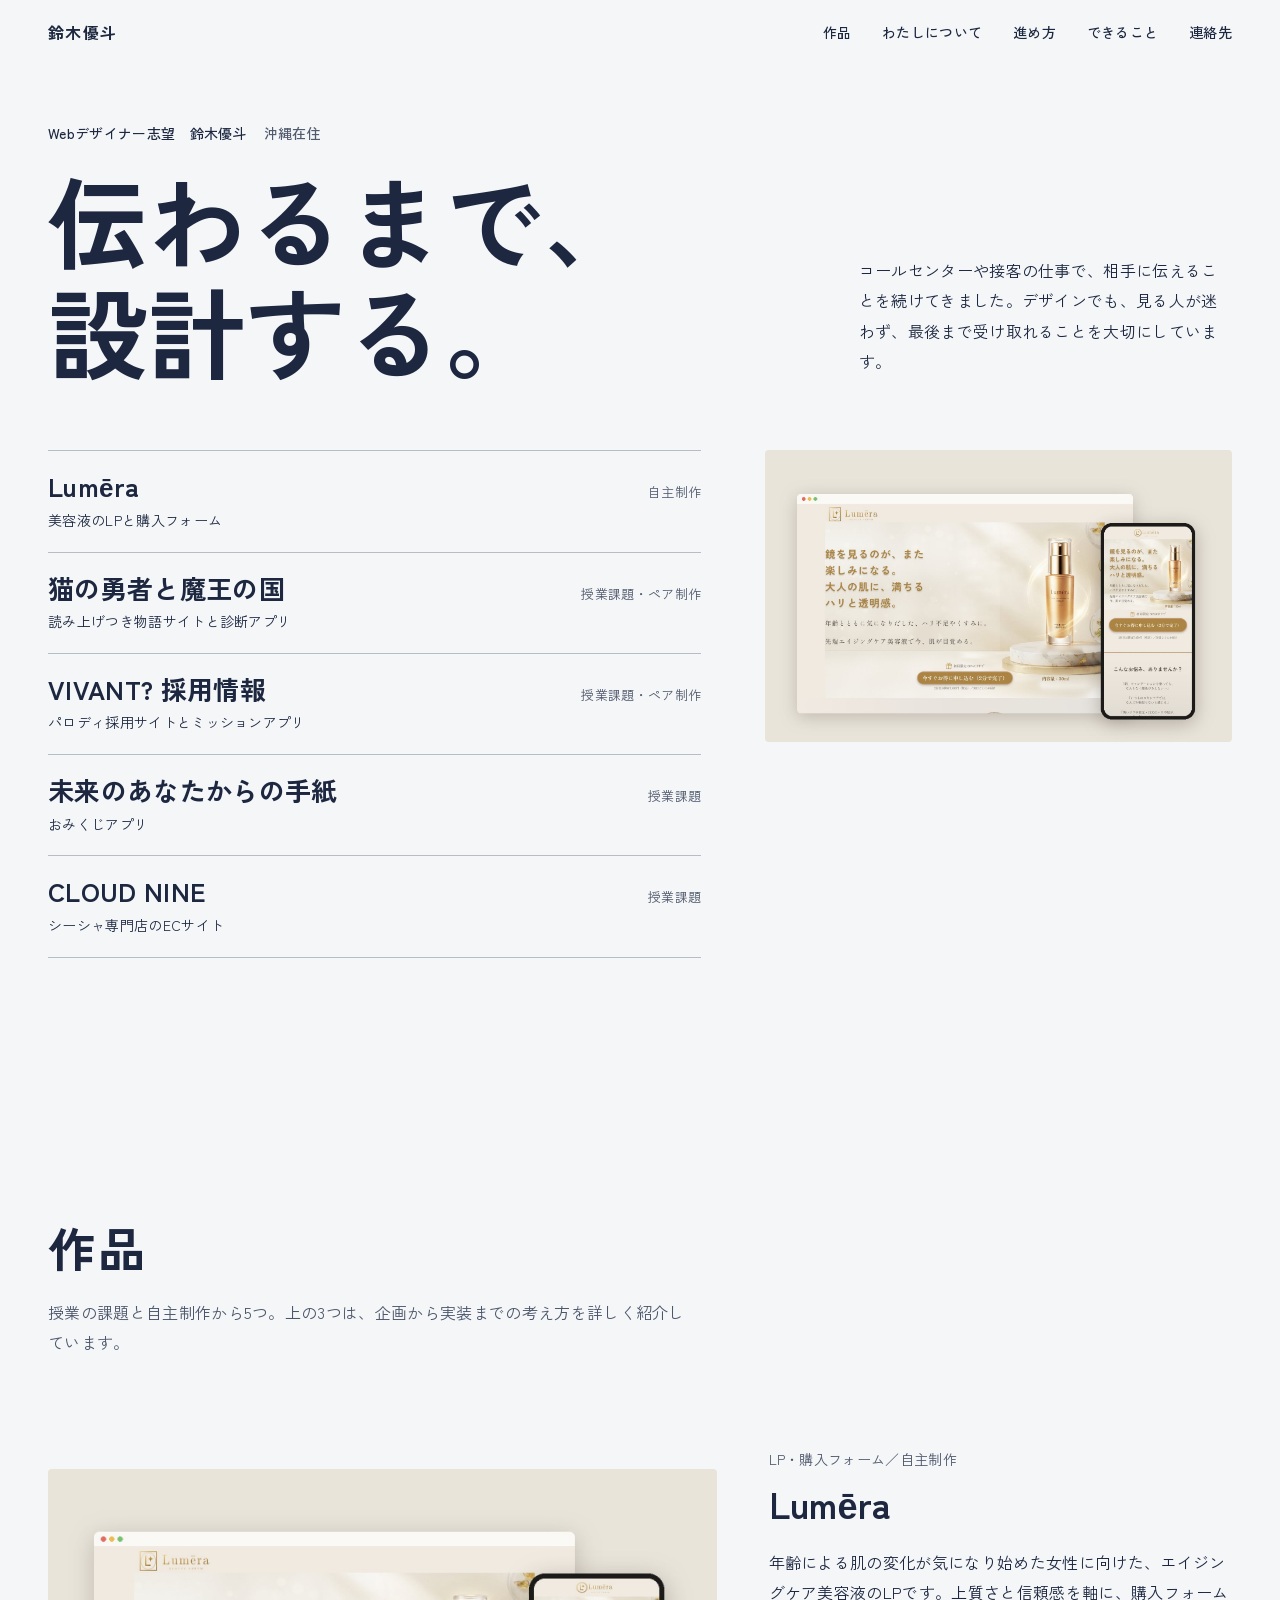
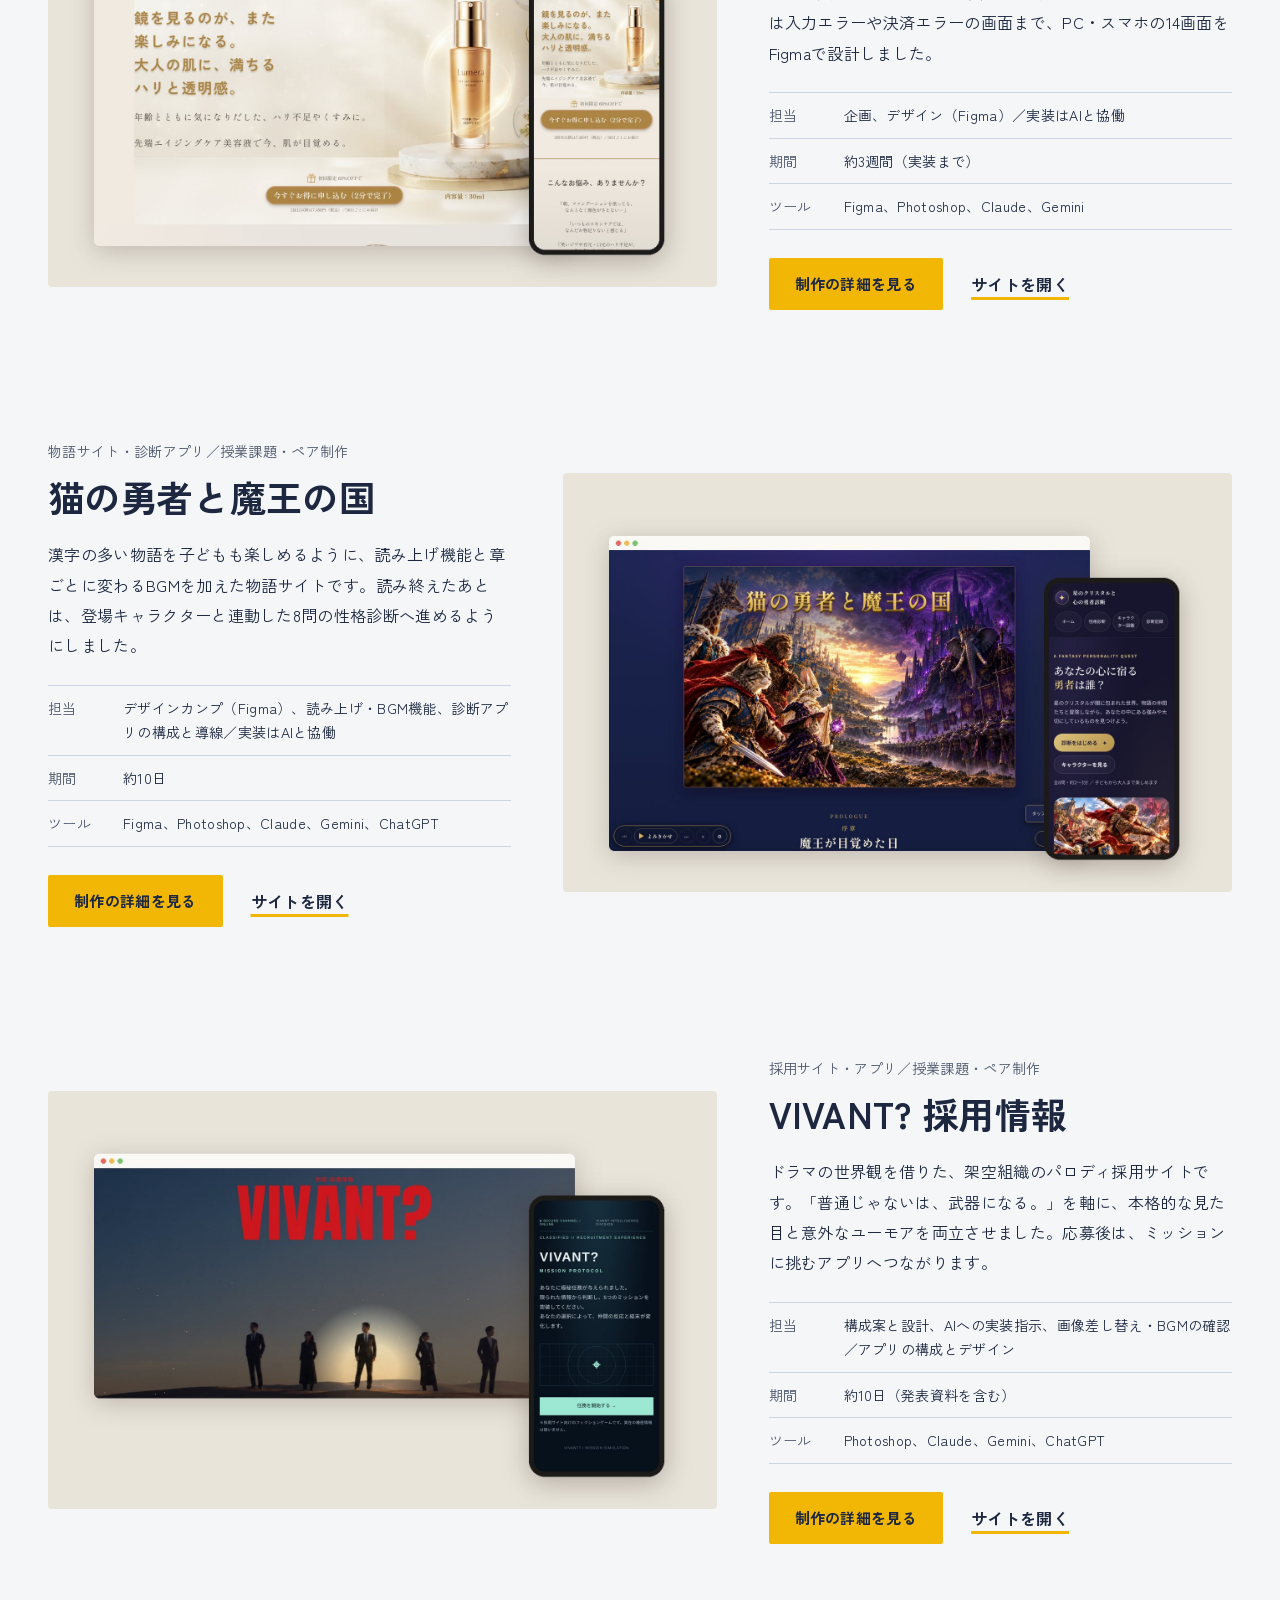
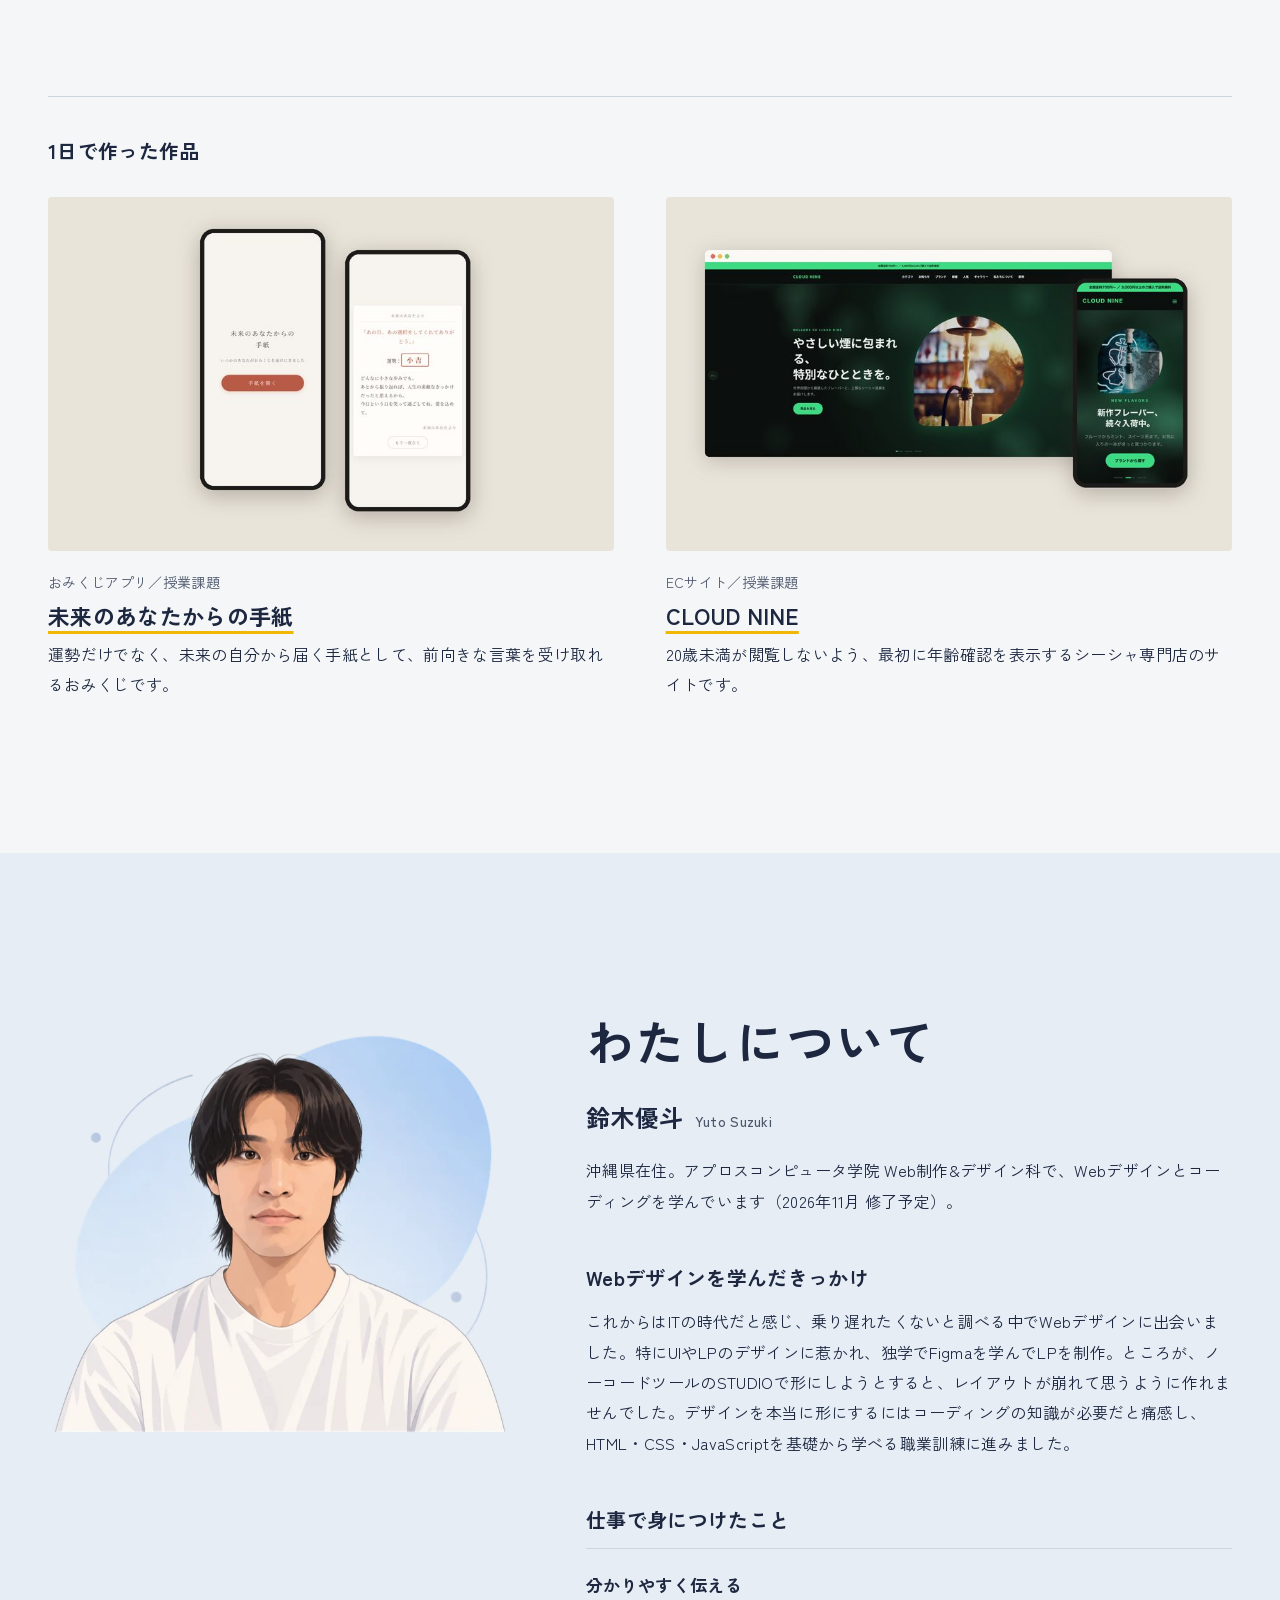
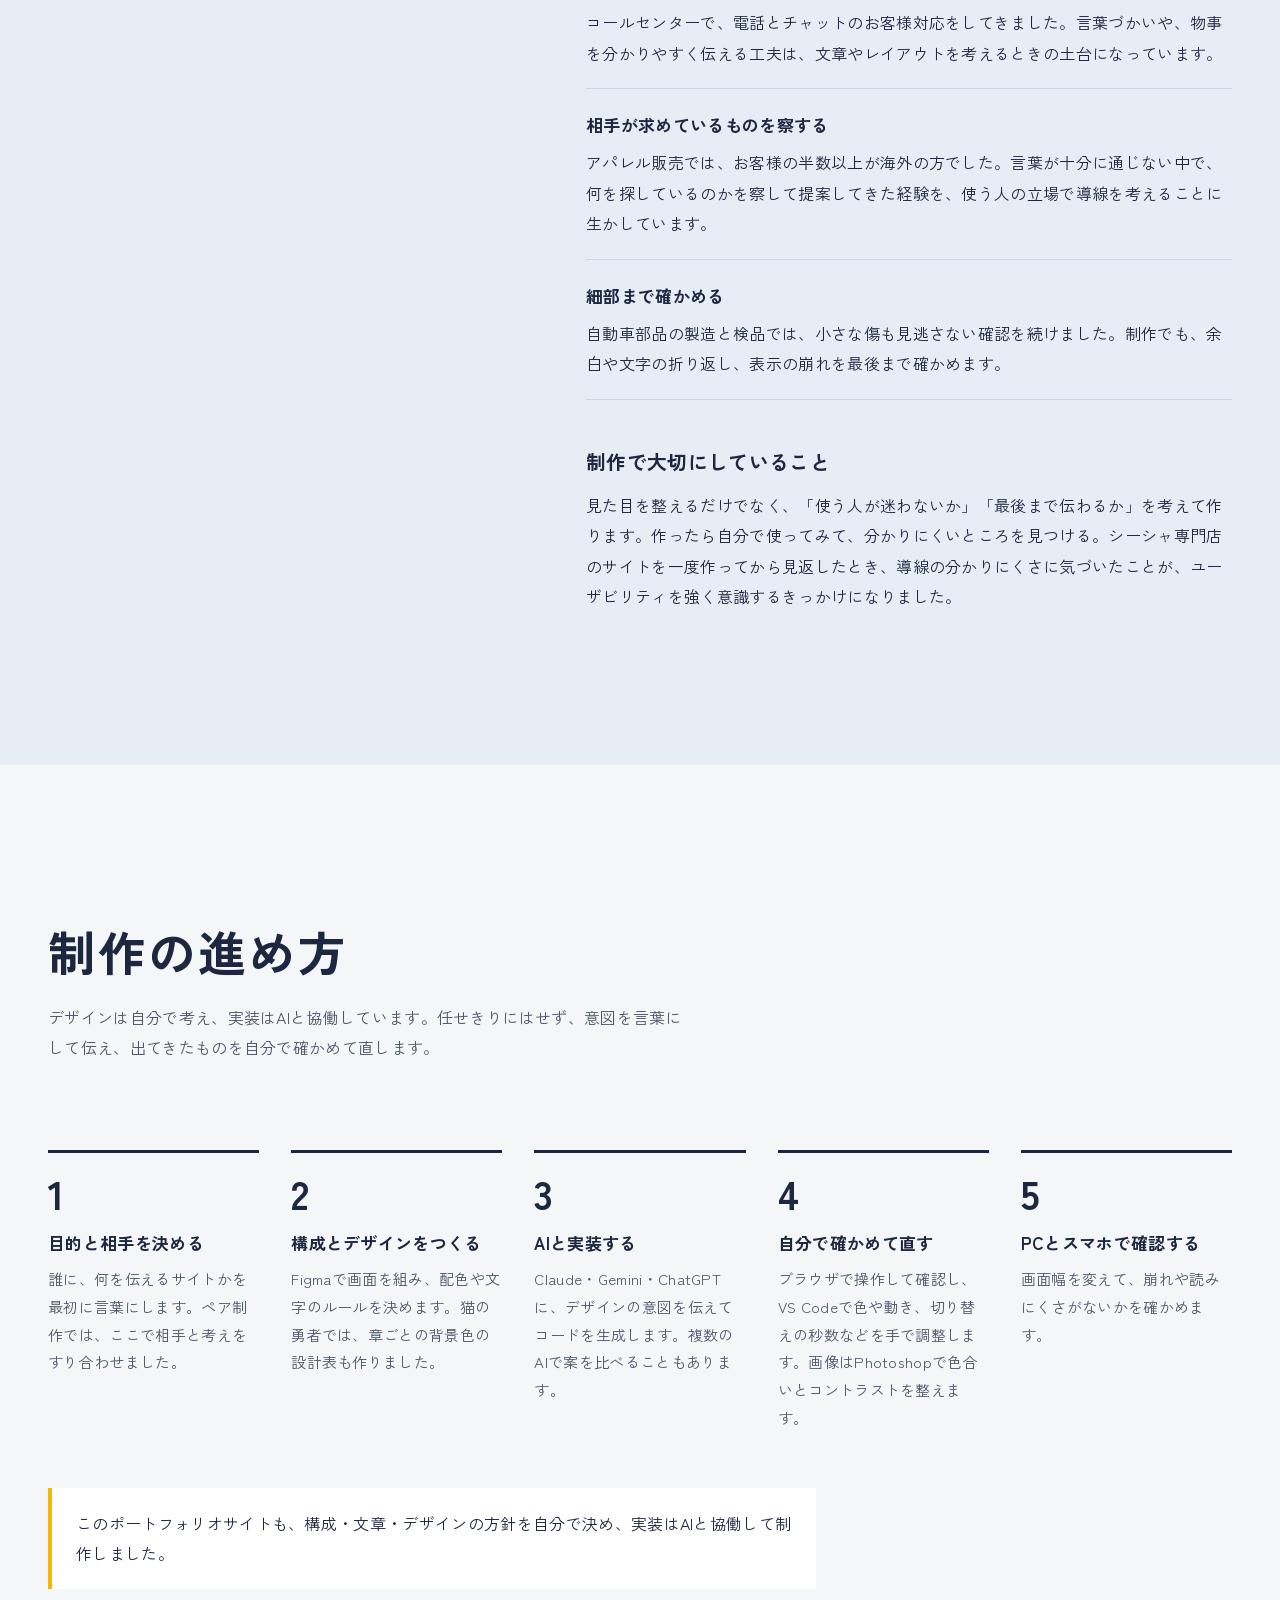
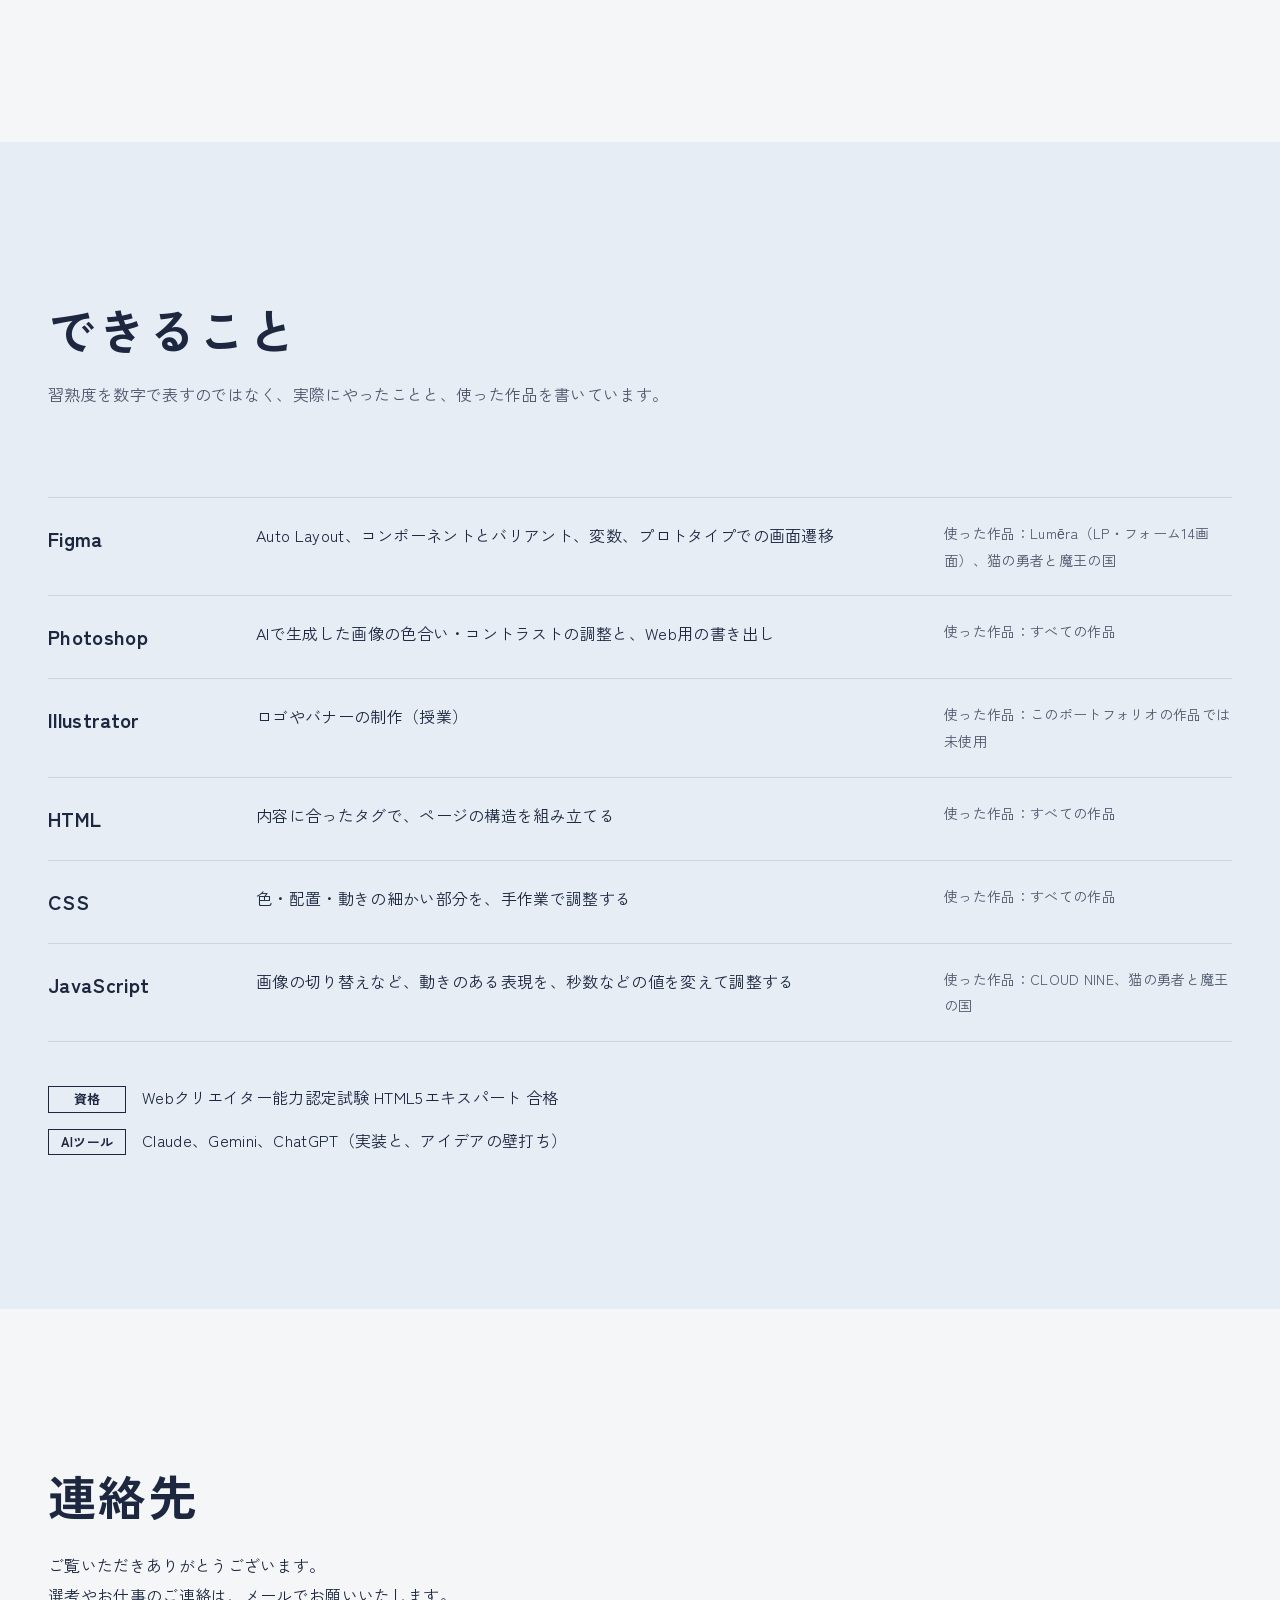
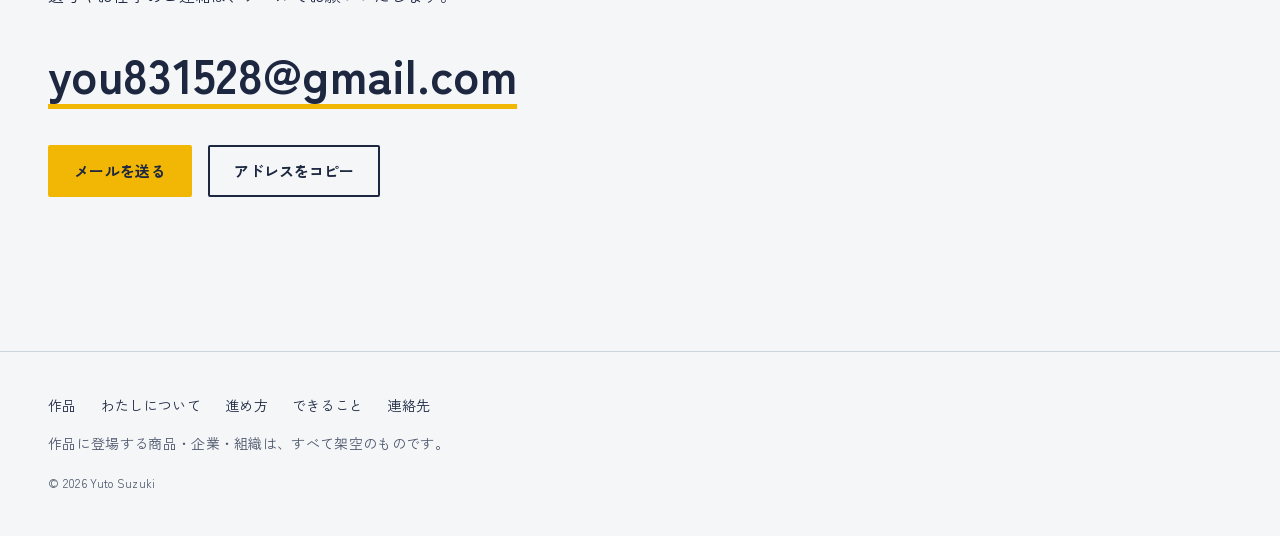
==== index.html @ 892f494c "Add files via upload" ====
<!DOCTYPE html>
<html lang="ja">
<head>
<meta charset="UTF-8">
<meta name="viewport" content="width=device-width, initial-scale=1">
<title>鈴木優斗｜Webデザイナー ポートフォリオ</title>
<meta name="description" content="沖縄在住のWebデザイナー志望、鈴木優斗のポートフォリオです。LP、物語サイト、採用サイト、アプリなど5つの作品と、制作の考え方を紹介しています。">
<link rel="canonical" href="https://yutosuzuki-design.github.io/">
<meta property="og:type" content="website">
<meta property="og:title" content="鈴木優斗｜Webデザイナー ポートフォリオ">
<meta property="og:description" content="伝わるまで、設計する。LP、物語サイト、採用サイト、アプリなど5つの作品を紹介しています。">
<meta property="og:url" content="https://yutosuzuki-design.github.io/">
<meta property="og:image" content="https://yutosuzuki-design.github.io/assets/img/ogp.jpg">
<meta name="twitter:card" content="summary_large_image">
<link rel="icon" href="assets/img/favicon.svg" type="image/svg+xml">
<link rel="preconnect" href="https://fonts.googleapis.com">
<link rel="preconnect" href="https://fonts.gstatic.com" crossorigin>
<link href="https://fonts.googleapis.com/css2?family=Zen+Kaku+Gothic+New:wght@400;500;700&display=swap" rel="stylesheet">
<link rel="stylesheet" href="assets/css/style.css">
</head>
<body>

<a class="skip" href="#works">本文へ移動</a>

<!-- ===== ヘッダー ===== -->
<header class="site-header">
  <div class="container site-header__inner">
    <a class="site-header__name" href="./">鈴木優斗</a>
    <nav aria-label="ページ内リンク">
      <ul class="site-nav">
        <li><a href="#works">作品</a></li>
        <li><a href="#about">わたしについて</a></li>
        <li><a href="#process">進め方</a></li>
        <li><a href="#skills">できること</a></li>
        <li><a class="site-nav__contact" href="#contact">連絡先</a></li>
      </ul>
    </nav>
  </div>
</header>

<main>

  <!-- ===== ファーストビュー =====
       作品名にマウスを乗せると、その作品の色にページの背景が切り替わる（main.js）。
       「目的に合わせて世界観を切り替えられる」ことを、操作で見せるための仕掛け。 -->
  <section class="hero" id="top" aria-labelledby="hero-title">
    <div class="container hero__head">
      <p class="hero__who">Webデザイナー志望　鈴木優斗<span>沖縄在住</span></p>
      <h1 class="hero__title" id="hero-title">伝わるまで、<br>設計する。</h1>
      <p class="hero__lead">コールセンターや接客の仕事で、相手に伝えることを続けてきました。デザインでも、見る人が迷わず、最後まで受け取れることを大切にしています。</p>
    </div>

    <div class="container hero__index">
      <ul class="index" aria-label="作品一覧">
        <li><a class="index__item" href="works/lumera.html" data-bg="#EFE6D8" data-fg="#2B2620" data-img="assets/img/works/lumera.jpg">
          <span class="index__title">Lumēra</span>
          <span class="index__type">美容液のLPと購入フォーム</span>
          <span class="index__meta">自主制作</span>
          <img class="index__thumb" src="assets/img/works/lumera-sm.jpg" alt="" width="800" height="500" loading="lazy">
        </a></li>
        <li><a class="index__item" href="works/neko.html" data-bg="#211D4A" data-fg="#F3EEDD" data-img="assets/img/works/neko.jpg">
          <span class="index__title">猫の勇者と魔王の国</span>
          <span class="index__type">読み上げつき物語サイトと診断アプリ</span>
          <span class="index__meta">授業課題・ペア制作</span>
          <img class="index__thumb" src="assets/img/works/neko-sm.jpg" alt="" width="800" height="500" loading="lazy">
        </a></li>
        <li><a class="index__item" href="works/vivant.html" data-bg="#1A1C23" data-fg="#F2F2F2" data-img="assets/img/works/vivant.jpg">
          <span class="index__title">VIVANT? 採用情報</span>
          <span class="index__type">パロディ採用サイトとミッションアプリ</span>
          <span class="index__meta">授業課題・ペア制作</span>
          <img class="index__thumb" src="assets/img/works/vivant-sm.jpg" alt="" width="800" height="500" loading="lazy">
        </a></li>
        <li><a class="index__item" href="works/omikuji.html" data-bg="#F1E8DC" data-fg="#4A4238" data-img="assets/img/works/omikuji.jpg">
          <span class="index__title">未来のあなたからの手紙</span>
          <span class="index__type">おみくじアプリ</span>
          <span class="index__meta">授業課題</span>
          <img class="index__thumb" src="assets/img/works/omikuji-sm.jpg" alt="" width="800" height="500" loading="lazy">
        </a></li>
        <li><a class="index__item" href="works/shisha.html" data-bg="#0E1612" data-fg="#E9F2ED" data-img="assets/img/works/shisha.jpg">
          <span class="index__title">CLOUD NINE</span>
          <span class="index__type">シーシャ専門店のECサイト</span>
          <span class="index__meta">授業課題</span>
          <img class="index__thumb" src="assets/img/works/shisha-sm.jpg" alt="" width="800" height="500" loading="lazy">
        </a></li>
      </ul>
      <figure class="index__preview" aria-hidden="true">
        <img src="assets/img/works/lumera.jpg" alt="" width="1600" height="1000">
      </figure>
    </div>
  </section>

  <!-- ===== 作品 ===== -->
  <section class="section" id="works" aria-labelledby="works-title">
    <div class="container">
      <div class="section__head">
        <h2 class="section__title" id="works-title">作品</h2>
        <p class="section__lead">授業の課題と自主制作から5つ。上の3つは、企画から実装までの考え方を詳しく紹介しています。</p>
      </div>

      <!-- 主な作品（3つ）。画像と文章を左右交互に並べる -->
      <article class="work">
        <a class="work__image" href="works/lumera.html" tabindex="-1" aria-hidden="true">
          <img src="assets/img/works/lumera.jpg" alt="" width="1600" height="1000" loading="lazy">
        </a>
        <div class="work__body">
          <p class="work__type">LP・購入フォーム／自主制作</p>
          <h3 class="work__title"><a href="works/lumera.html">Lumēra</a></h3>
          <p class="work__summary">年齢による肌の変化が気になり始めた女性に向けた、エイジングケア美容液のLPです。上質さと信頼感を軸に、購入フォームは入力エラーや決済エラーの画面まで、PC・スマホの14画面をFigmaで設計しました。</p>
          <dl class="work__facts">
            <div><dt>担当</dt><dd>企画、デザイン（Figma）／実装はAIと協働</dd></div>
            <div><dt>期間</dt><dd>約3週間（実装まで）</dd></div>
            <div><dt>ツール</dt><dd>Figma、Photoshop、Claude、Gemini</dd></div>
          </dl>
          <p class="work__links">
            <a class="button" href="works/lumera.html">制作の詳細を見る</a>
            <a class="text-link" href="demo/lumera/index.html" target="_blank" rel="noopener">サイトを開く<span class="visually-hidden">（新しいタブで開きます）</span></a>
          </p>
        </div>
      </article>

      <article class="work work--reverse">
        <a class="work__image" href="works/neko.html" tabindex="-1" aria-hidden="true">
          <img src="assets/img/works/neko.jpg" alt="" width="1600" height="1000" loading="lazy">
        </a>
        <div class="work__body">
          <p class="work__type">物語サイト・診断アプリ／授業課題・ペア制作</p>
          <h3 class="work__title"><a href="works/neko.html">猫の勇者と魔王の国</a></h3>
          <p class="work__summary">漢字の多い物語を子どもも楽しめるように、読み上げ機能と章ごとに変わるBGMを加えた物語サイトです。読み終えたあとは、登場キャラクターと連動した8問の性格診断へ進めるようにしました。</p>
          <dl class="work__facts">
            <div><dt>担当</dt><dd>デザインカンプ（Figma）、読み上げ・BGM機能、診断アプリの構成と導線／実装はAIと協働</dd></div>
            <div><dt>期間</dt><dd>約10日</dd></div>
            <div><dt>ツール</dt><dd>Figma、Photoshop、Claude、Gemini、ChatGPT</dd></div>
          </dl>
          <p class="work__links">
            <a class="button" href="works/neko.html">制作の詳細を見る</a>
            <a class="text-link" href="demo/neko/nekotomaounokuni.html" target="_blank" rel="noopener">サイトを開く<span class="visually-hidden">（新しいタブで開きます）</span></a>
          </p>
        </div>
      </article>

      <article class="work">
        <a class="work__image" href="works/vivant.html" tabindex="-1" aria-hidden="true">
          <img src="assets/img/works/vivant.jpg" alt="" width="1600" height="1000" loading="lazy">
        </a>
        <div class="work__body">
          <p class="work__type">採用サイト・アプリ／授業課題・ペア制作</p>
          <h3 class="work__title"><a href="works/vivant.html">VIVANT? 採用情報</a></h3>
          <p class="work__summary">ドラマの世界観を借りた、架空組織のパロディ採用サイトです。「普通じゃないは、武器になる。」を軸に、本格的な見た目と意外なユーモアを両立させました。応募後は、ミッションに挑むアプリへつながります。</p>
          <dl class="work__facts">
            <div><dt>担当</dt><dd>構成案と設計、AIへの実装指示、画像差し替え・BGMの確認／アプリの構成とデザイン</dd></div>
            <div><dt>期間</dt><dd>約10日（発表資料を含む）</dd></div>
            <div><dt>ツール</dt><dd>Photoshop、Claude、Gemini、ChatGPT</dd></div>
          </dl>
          <p class="work__links">
            <a class="button" href="works/vivant.html">制作の詳細を見る</a>
            <a class="text-link" href="demo/vivant/recruit.html" target="_blank" rel="noopener">サイトを開く<span class="visually-hidden">（新しいタブで開きます）</span></a>
          </p>
        </div>
      </article>

      <!-- 小さな作品（2つ） -->
      <div class="mini">
        <h3 class="mini__title">1日で作った作品</h3>
        <div class="mini__list">
          <article class="mini-work">
            <img src="assets/img/works/omikuji-sm.jpg" alt="" width="800" height="500" loading="lazy">
            <p class="work__type">おみくじアプリ／授業課題</p>
            <h4 class="mini-work__title"><a href="works/omikuji.html">未来のあなたからの手紙</a></h4>
            <p>運勢だけでなく、未来の自分から届く手紙として、前向きな言葉を受け取れるおみくじです。</p>
          </article>
          <article class="mini-work">
            <img src="assets/img/works/shisha-sm.jpg" alt="" width="800" height="500" loading="lazy">
            <p class="work__type">ECサイト／授業課題</p>
            <h4 class="mini-work__title"><a href="works/shisha.html">CLOUD NINE</a></h4>
            <p>20歳未満が閲覧しないよう、最初に年齢確認を表示するシーシャ専門店のサイトです。</p>
          </article>
        </div>
      </div>
    </div>
  </section>

  <!-- ===== わたしについて ===== -->
  <section class="section section--tint" id="about" aria-labelledby="about-title">
    <div class="container about">
      <div class="about__visual">
        <picture>
          <source srcset="assets/img/about/yuto.webp" type="image/webp">
          <img src="assets/img/about/yuto.png" alt="鈴木優斗のイラスト" width="720" height="692" loading="lazy">
        </picture>
      </div>
      <div class="about__body">
        <h2 class="section__title" id="about-title">わたしについて</h2>
        <p class="about__name">鈴木優斗<span>Yuto Suzuki</span></p>
        <p>沖縄県在住。アプロスコンピュータ学院 Web制作&amp;デザイン科で、Webデザインとコーディングを学んでいます（2026年11月 修了予定）。</p>

        <h3 class="about__h">Webデザインを学んだきっかけ</h3>
        <p>これからはITの時代だと感じ、乗り遅れたくないと調べる中でWebデザインに出会いました。特にUIやLPのデザインに惹かれ、独学でFigmaを学んでLPを制作。ところが、ノーコードツールのSTUDIOで形にしようとすると、レイアウトが崩れて思うように作れませんでした。デザインを本当に形にするにはコーディングの知識が必要だと痛感し、HTML・CSS・JavaScriptを基礎から学べる職業訓練に進みました。</p>

        <h3 class="about__h">仕事で身につけたこと</h3>
        <ul class="strengths">
          <li>
            <p class="strengths__title">分かりやすく伝える</p>
            <p>コールセンターで、電話とチャットのお客様対応をしてきました。言葉づかいや、物事を分かりやすく伝える工夫は、文章やレイアウトを考えるときの土台になっています。</p>
          </li>
          <li>
            <p class="strengths__title">相手が求めているものを察する</p>
            <p>アパレル販売では、お客様の半数以上が海外の方でした。言葉が十分に通じない中で、何を探しているのかを察して提案してきた経験を、使う人の立場で導線を考えることに生かしています。</p>
          </li>
          <li>
            <p class="strengths__title">細部まで確かめる</p>
            <p>自動車部品の製造と検品では、小さな傷も見逃さない確認を続けました。制作でも、余白や文字の折り返し、表示の崩れを最後まで確かめます。</p>
          </li>
        </ul>

        <h3 class="about__h">制作で大切にしていること</h3>
        <p>見た目を整えるだけでなく、「使う人が迷わないか」「最後まで伝わるか」を考えて作ります。作ったら自分で使ってみて、分かりにくいところを見つける。シーシャ専門店のサイトを一度作ってから見返したとき、導線の分かりにくさに気づいたことが、ユーザビリティを強く意識するきっかけになりました。</p>
      </div>
    </div>
  </section>

  <!-- ===== 制作の進め方 ===== -->
  <section class="section" id="process" aria-labelledby="process-title">
    <div class="container">
      <div class="section__head">
        <h2 class="section__title" id="process-title">制作の進め方</h2>
        <p class="section__lead">デザインは自分で考え、実装はAIと協働しています。任せきりにはせず、意図を言葉にして伝え、出てきたものを自分で確かめて直します。</p>
      </div>
      <ol class="steps">
        <li class="step">
          <h3 class="step__title">目的と相手を決める</h3>
          <p>誰に、何を伝えるサイトかを最初に言葉にします。ペア制作では、ここで相手と考えをすり合わせました。</p>
        </li>
        <li class="step">
          <h3 class="step__title">構成とデザインをつくる</h3>
          <p>Figmaで画面を組み、配色や文字のルールを決めます。猫の勇者では、章ごとの背景色の設計表も作りました。</p>
        </li>
        <li class="step">
          <h3 class="step__title">AIと実装する</h3>
          <p>Claude・Gemini・ChatGPTに、デザインの意図を伝えてコードを生成します。複数のAIで案を比べることもあります。</p>
        </li>
        <li class="step">
          <h3 class="step__title">自分で確かめて直す</h3>
          <p>ブラウザで操作して確認し、VS Codeで色や動き、切り替えの秒数などを手で調整します。画像はPhotoshopで色合いとコントラストを整えます。</p>
        </li>
        <li class="step">
          <h3 class="step__title">PCとスマホで確認する</h3>
          <p>画面幅を変えて、崩れや読みにくさがないかを確かめます。</p>
        </li>
      </ol>
      <p class="process__note">このポートフォリオサイトも、構成・文章・デザインの方針を自分で決め、実装はAIと協働して制作しました。</p>
    </div>
  </section>

  <!-- ===== できること ===== -->
  <section class="section section--tint" id="skills" aria-labelledby="skills-title">
    <div class="container">
      <div class="section__head">
        <h2 class="section__title" id="skills-title">できること</h2>
        <p class="section__lead">習熟度を数字で表すのではなく、実際にやったことと、使った作品を書いています。</p>
      </div>
      <dl class="skills">
        <div class="skill">
          <dt class="skill__name">Figma</dt>
          <dd class="skill__can">Auto Layout、コンポーネントとバリアント、変数、プロトタイプでの画面遷移</dd>
          <dd class="skill__used">Lumēra（LP・フォーム14画面）、猫の勇者と魔王の国</dd>
        </div>
        <div class="skill">
          <dt class="skill__name">Photoshop</dt>
          <dd class="skill__can">AIで生成した画像の色合い・コントラストの調整と、Web用の書き出し</dd>
          <dd class="skill__used">すべての作品</dd>
        </div>
        <div class="skill">
          <dt class="skill__name">Illustrator</dt>
          <dd class="skill__can">ロゴやバナーの制作（授業）</dd>
          <dd class="skill__used">このポートフォリオの作品では未使用</dd>
        </div>
        <div class="skill">
          <dt class="skill__name">HTML</dt>
          <dd class="skill__can">内容に合ったタグで、ページの構造を組み立てる</dd>
          <dd class="skill__used">すべての作品</dd>
        </div>
        <div class="skill">
          <dt class="skill__name">CSS</dt>
          <dd class="skill__can">色・配置・動きの細かい部分を、手作業で調整する</dd>
          <dd class="skill__used">すべての作品</dd>
        </div>
        <div class="skill">
          <dt class="skill__name">JavaScript</dt>
          <dd class="skill__can">画像の切り替えなど、動きのある表現を、秒数などの値を変えて調整する</dd>
          <dd class="skill__used">CLOUD NINE、猫の勇者と魔王の国</dd>
        </div>
      </dl>
      <div class="skills__extra">
        <p><span class="skills__label">資格</span>Webクリエイター能力認定試験 HTML5エキスパート 合格</p>
        <p><span class="skills__label">AIツール</span>Claude、Gemini、ChatGPT（実装と、アイデアの壁打ち）</p>
      </div>
    </div>
  </section>

  <!-- ===== 連絡先 ===== -->
  <section class="section contact" id="contact" aria-labelledby="contact-title">
    <div class="container">
      <h2 class="section__title" id="contact-title">連絡先</h2>
      <p class="contact__lead">ご覧いただきありがとうございます。<br>選考やお仕事のご連絡は、メールでお願いいたします。</p>
      <p class="contact__mail"><a href="mailto:you831528@gmail.com">you831528@gmail.com</a></p>
      <p class="contact__actions">
        <a class="button" href="mailto:you831528@gmail.com">メールを送る</a>
        <button class="button button--ghost" type="button" data-copy="you831528@gmail.com">アドレスをコピー</button>
        <span class="contact__status" role="status" aria-live="polite"></span>
      </p>
    </div>
  </section>

</main>

<footer class="site-footer">
  <div class="container site-footer__inner">
    <ul class="site-footer__nav">
      <li><a href="#works">作品</a></li>
      <li><a href="#about">わたしについて</a></li>
      <li><a href="#process">進め方</a></li>
      <li><a href="#skills">できること</a></li>
      <li><a href="#contact">連絡先</a></li>
    </ul>
    <p class="site-footer__note">作品に登場する商品・企業・組織は、すべて架空のものです。</p>
    <p class="site-footer__copy"><small>&copy; 2026 Yuto Suzuki</small></p>
  </div>
</footer>

<script src="assets/js/main.js"></script>
</body>
</html>
---- assets/css/style.css ----
/* =========================================================
   鈴木優斗 ポートフォリオ
   ---------------------------------------------------------
   1. 変数（色・文字・余白）   2. リセット・基本
   3. 共通パーツ               4. ヘッダー
   5. ファーストビュー          6. 作品
   7. わたしについて            8. 進め方
   9. できること               10. 連絡先・フッター
   11. 作品ページ（works/）     12. スマホ・動きを減らす設定
   ========================================================= */

/* ---------- 1. 変数 ---------- */
:root {
  /* 色：イラストの水色と、藍色の文字、差し色の黄色 */
  --bg: #F4F6F8;        /* ページの背景（少し青みのある白） */
  --tint: #E6EDF5;      /* 交互の背景（イラストの水色に合わせる） */
  --surface: #FFFFFF;
  --ink: #1D2840;       /* 文字（藍色） */
  --ink-2: #4D576B;     /* 補足の文字 */
  --line: #CDD5E0;      /* 罫線 */
  --sun: #F2B705;       /* 差し色の黄色（ボタン・下線・フォーカス。文字色には使わない） */
  --accent: var(--sun);   /* 差し色。テーマを変えるときはここを上書きする */
  --on-accent: var(--ink); /* 差し色の上に乗る文字の色 */

  /* 文字 */
  --font: "Zen Kaku Gothic New", "Hiragino Sans", "Noto Sans JP", "Yu Gothic", sans-serif;
  --font-head: var(--font);  /* 見出しの書体 */
  --fs-body: 1rem;      /* 16px */
  --fs-small: .875rem;  /* 14px */
  --lh-body: 1.9;

  /* 余白・幅 */
  --container: 1200px;
  --gutter: clamp(20px, 4vw, 48px);
  --section-space: clamp(96px, 12vw, 160px);
}

/* ---------- 2. リセット・基本 ---------- */
*, *::before, *::after { box-sizing: border-box; }
* { margin: 0; padding: 0; }
html { scroll-behavior: smooth; scroll-padding-top: 72px; -webkit-text-size-adjust: 100%; }
body {
  font-family: var(--font);
  font-size: var(--fs-body);
  line-height: var(--lh-body);
  letter-spacing: .02em;
  color: var(--ink);
  background: var(--bg);
  -webkit-font-smoothing: antialiased;
}
img { display: block; max-width: 100%; height: auto; }
a { color: inherit; }
ul, ol { list-style: none; }
button { font: inherit; color: inherit; }
h1, h2, h3, h4,
.index__title, .site-header__name, .about__name, .skill__name, .step::before, .case-nav b { font-family: var(--font-head); }
h1, h2, h3, h4 { line-height: 1.4; font-weight: 700; font-feature-settings: "palt"; }
::selection { background: var(--accent); color: var(--on-accent); }

/* キーボード操作のときだけ、太い枠でフォーカスを示す */
:focus-visible { outline: 3px solid var(--ink); outline-offset: 3px; }

/* ---------- 3. 共通パーツ ---------- */
.container { width: 100%; max-width: calc(var(--container) + var(--gutter) * 2); margin-inline: auto; padding-inline: var(--gutter); }

.visually-hidden {
  position: absolute !important; width: 1px; height: 1px; overflow: hidden;
  clip: rect(0 0 0 0); clip-path: inset(50%); white-space: nowrap;
}
.skip { position: absolute; left: 16px; top: -100px; z-index: 100; background: var(--ink); color: #fff; padding: 8px 16px; }
.skip:focus { top: 16px; }

.section { padding-block: var(--section-space); }
.section--tint { background: var(--tint); }
.section__head { max-width: 40em; margin-bottom: clamp(48px, 7vw, 88px); }
.section__title { font-size: clamp(1.875rem, 4vw, 3rem); letter-spacing: .04em; }
.section__lead { margin-top: 16px; color: var(--ink-2); }

/* ボタン：黄色の面に藍の文字。マウスを乗せると反転 */
.button {
  display: inline-flex; align-items: center; justify-content: center;
  min-height: 48px; padding: 10px 24px;
  background: var(--accent); color: var(--on-accent);
  border: 2px solid var(--accent); border-radius: 2px;
  font-weight: 700; font-size: .9375rem; text-decoration: none; cursor: pointer;
  transition: background-color .2s, color .2s, border-color .2s;
}
.button:hover { background: var(--ink); border-color: var(--ink); color: #fff; }
.button--ghost { background: transparent; border-color: var(--ink); color: var(--ink); }

/* 文字リンク：黄色の太い下線 */
.text-link {
  font-weight: 700; text-decoration: underline; text-decoration-color: var(--accent);
  text-decoration-thickness: 3px; text-underline-offset: 6px;
  transition: text-decoration-color .2s;
}
.text-link:hover { text-decoration-color: var(--ink); }

/* ---------- 4. ヘッダー ---------- */
.site-header {
  position: sticky; top: 0; z-index: 20;
  background: var(--theme-bg, var(--bg)); color: var(--theme-fg, var(--ink));
  transition: background-color .45s, color .45s;
}
.site-header__inner { display: flex; align-items: center; justify-content: space-between; gap: 24px; min-height: 64px; }
.site-header__name { font-weight: 700; text-decoration: none; letter-spacing: .08em; }
.site-nav { display: flex; gap: clamp(16px, 2.4vw, 32px); font-size: var(--fs-small); font-weight: 500; }
.site-nav a { text-decoration: none; padding-block: 8px; }
.site-nav a:hover { text-decoration: underline; text-decoration-color: var(--accent); text-decoration-thickness: 3px; text-underline-offset: 6px; }

/* ---------- 5. ファーストビュー ---------- */
.hero {
  background: var(--theme-bg, var(--bg)); color: var(--theme-fg, var(--ink));
  transition: background-color .45s, color .45s;
  padding-block: clamp(32px, 4.5vw, 56px) clamp(56px, 8vw, 104px);
}
/* 見出しは左、紹介文は右下。1画面目で作品一覧まで見えるように高さを抑える */
.hero__head {
  display: grid; grid-template-columns: minmax(0, 8fr) minmax(0, 4fr);
  column-gap: clamp(32px, 5vw, 72px); align-items: end;
}
.hero__who { grid-column: 1 / -1; font-size: var(--fs-small); font-weight: 500; }
.hero__who span { margin-left: 1.2em; opacity: .75; }
.hero__title {
  margin-top: 16px;
  font-size: clamp(3rem, 7.8vw, 7rem);  /* 48px〜112px */
  line-height: 1.12; letter-spacing: -.01em;
  white-space: nowrap;  /* 改行は <br> の位置だけにする（「伝わるま／で、」のような割れを防ぐ） */
}
.hero__lead { max-width: 26em; padding-bottom: .6em; }

.hero__index {
  display: grid; grid-template-columns: minmax(0, 7fr) minmax(0, 5fr);
  gap: clamp(32px, 5vw, 72px); align-items: start;
  margin-top: clamp(40px, 5vw, 64px);
}

/* 作品一覧：1行目に作品名と制作の種類、2行目に作ったもの */
.index { border-top: 1px solid color-mix(in srgb, currentColor 28%, transparent); }
.index__item {
  display: grid; grid-template-columns: minmax(0, 1fr) auto;
  grid-template-areas: "title meta" "type type";
  gap: 2px 24px; align-items: baseline;
  padding: 16px 0 18px;
  border-bottom: 1px solid color-mix(in srgb, currentColor 28%, transparent);
  text-decoration: none;
  transition: padding-left .3s;
}
.index__title { grid-area: title; font-size: clamp(1.25rem, 2.1vw, 1.625rem); font-weight: 700; line-height: 1.45; font-feature-settings: "palt"; }
.index__type { grid-area: type; font-size: var(--fs-small); }
.index__meta { grid-area: meta; font-size: .8125rem; opacity: .75; white-space: nowrap; }
.index__thumb { grid-area: thumb; display: none; }  /* マウスのない端末（スマホ）でだけ表示 */
.index__item.is-active { padding-left: 16px; }

/* 右側のプレビュー：乗せた作品のカバー画像に切り替わる */
.index__preview { position: sticky; top: 96px; }
.index__preview img { width: 100%; border-radius: 4px; transition: opacity .25s; }
.index__preview img.is-changing { opacity: 0; }

/* ---------- 6. 作品 ---------- */
.work {
  display: grid; grid-template-columns: repeat(12, minmax(0, 1fr));
  gap: clamp(28px, 4vw, 56px); align-items: center;
}
.work + .work { margin-top: clamp(80px, 10vw, 136px); }
.work__image { grid-column: 1 / span 7; }
.work__image img { width: 100%; border-radius: 4px; }
.work__body { grid-column: 8 / span 5; }
.work--reverse .work__image { grid-column: 6 / span 7; order: 2; }
.work--reverse .work__body { grid-column: 1 / span 5; order: 1; }

.work__type { font-size: var(--fs-small); color: var(--ink-2); }
.work__title { margin-top: 6px; font-size: clamp(1.625rem, 3vw, 2.25rem); }
.work__title a { text-decoration: none; }
.work__title a:hover { text-decoration: underline; text-decoration-color: var(--accent); text-decoration-thickness: 4px; text-underline-offset: 8px; }
.work__summary { margin-top: 18px; }
.work__facts { margin-top: 24px; font-size: var(--fs-small); line-height: 1.75; border-top: 1px solid var(--line); }
.work__facts div { display: grid; grid-template-columns: 4.5em 1fr; gap: 12px; padding: 10px 0; border-bottom: 1px solid var(--line); }
.work__facts dt { color: var(--ink-2); }
.work__links { display: flex; flex-wrap: wrap; align-items: center; gap: 16px 28px; margin-top: 28px; }

/* 1日で作った作品 */
.mini { margin-top: clamp(96px, 12vw, 152px); padding-top: 40px; border-top: 1px solid var(--line); }
.mini__title { font-size: 1.25rem; }
.mini__list { display: grid; grid-template-columns: repeat(2, minmax(0, 1fr)); gap: clamp(28px, 4vw, 56px); margin-top: 32px; }
.mini-work img { width: 100%; border-radius: 4px; margin-bottom: 18px; }
.mini-work__title { margin: 4px 0 8px; font-size: 1.375rem; }
.mini-work__title a { text-decoration: underline; text-decoration-color: var(--accent); text-decoration-thickness: 3px; text-underline-offset: 6px; }
.mini-work__title a:hover { text-decoration-color: var(--ink); }

/* ---------- 7. わたしについて ---------- */
.about { display: grid; grid-template-columns: minmax(0, 5fr) minmax(0, 7fr); gap: clamp(32px, 6vw, 88px); align-items: start; }
.about__visual { position: sticky; top: 96px; }
.about__visual img { width: 100%; } /* 背景が透明な画像なので、どの背景色にもなじむ */
.about__name { margin: 20px 0 16px; font-size: 1.5rem; font-weight: 700; }
.about__name span { margin-left: .8em; font-size: var(--fs-small); font-weight: 500; color: var(--ink-2); }
.about__h { margin: 48px 0 14px; font-size: 1.25rem; }
.about__body p + p { margin-top: 1em; }
.strengths { border-top: 1px solid var(--line); }
.strengths li { padding: 20px 0; border-bottom: 1px solid var(--line); }
.strengths__title { font-weight: 700; font-size: 1.0625rem; }
.strengths li p + p { margin-top: 6px; }

/* ---------- 8. 進め方（順番に意味があるので番号を付ける） ---------- */
.steps { display: grid; grid-template-columns: repeat(5, minmax(0, 1fr)); gap: 32px; counter-reset: step; }
.step { counter-increment: step; padding-top: 20px; border-top: 3px solid var(--ink); }
.step::before { content: counter(step); display: block; font-size: 2.5rem; font-weight: 700; line-height: 1; margin-bottom: 18px; }
.step__title { font-size: 1.0625rem; margin-bottom: 10px; }
.step p { font-size: .9375rem; line-height: 1.85; color: var(--ink-2); }
.process__note { margin-top: 56px; padding: 20px 24px; background: var(--surface); border-left: 4px solid var(--accent); max-width: 48em; }

/* ---------- 9. できること ---------- */
.skills { border-top: 1px solid var(--line); }
.skill {
  display: grid; grid-template-columns: 11em minmax(0, 1fr) minmax(0, 18em);
  gap: 8px 32px; padding: 22px 0; border-bottom: 1px solid var(--line);
}
.skill__name { font-size: 1.25rem; font-weight: 700; }
.skill__used { font-size: var(--fs-small); color: var(--ink-2); }
.skill__used::before { content: "使った作品："; }
.skills__extra { margin-top: 40px; display: grid; gap: 12px; }
.skills__label {
  display: inline-block; min-width: 6em; margin-right: 16px; padding: 0 10px;
  border: 1px solid var(--ink); font-size: .8125rem; font-weight: 700; text-align: center;
}

/* ---------- 10. 連絡先・フッター ---------- */
.contact__lead { margin-top: 20px; }
.contact__mail { margin-top: 32px; font-size: clamp(1.5rem, 4.4vw, 3rem); font-weight: 700; line-height: 1.3; word-break: break-all; }
.contact__mail a { text-decoration: underline; text-decoration-color: var(--accent); text-decoration-thickness: 5px; text-underline-offset: 10px; }
.contact__actions { display: flex; flex-wrap: wrap; align-items: center; gap: 16px; margin-top: 40px; }
.contact__status { font-size: var(--fs-small); font-weight: 700; }

.site-footer { padding-block: 40px; border-top: 1px solid var(--line); font-size: var(--fs-small); }
.site-footer__inner { display: grid; gap: 12px; }
.site-footer__nav { display: flex; flex-wrap: wrap; gap: 8px 24px; }
.site-footer__nav a { text-decoration: none; }
.site-footer__nav a:hover { text-decoration: underline; }
.site-footer__note, .site-footer__copy { color: var(--ink-2); }

/* ---------- 11. 作品ページ（works/） ----------
   ページ上部は、その作品の色（トップで乗せたときと同じ色）にする */
.case-hero { background: var(--case-bg); color: var(--case-fg); padding-block: clamp(40px, 6vw, 80px) clamp(56px, 8vw, 96px); }
.site-header--case { background: var(--case-bg); color: var(--case-fg); }
.breadcrumb { font-size: var(--fs-small); }
.breadcrumb a { text-decoration: underline; text-underline-offset: 4px; }
.breadcrumb span { margin-inline: .6em; opacity: .6; }
.case-hero__type { margin-top: 40px; font-size: var(--fs-small); opacity: .85; }
.case-hero__title { margin-top: 8px; font-size: clamp(2.25rem, 6vw, 4.5rem); line-height: 1.2; }
.case-hero__lead { max-width: 36em; margin-top: 20px; font-size: 1.0625rem; }
.case-hero__grid { display: grid; grid-template-columns: minmax(0, 7fr) minmax(0, 5fr); gap: clamp(32px, 5vw, 72px); align-items: end; }
.case-facts { font-size: var(--fs-small); line-height: 1.75; border-top: 1px solid color-mix(in srgb, currentColor 30%, transparent); }
.case-facts div { display: grid; grid-template-columns: 4.5em 1fr; gap: 12px; padding: 10px 0; border-bottom: 1px solid color-mix(in srgb, currentColor 30%, transparent); }
.case-facts dt { opacity: .75; }
.case-hero__links { display: flex; flex-wrap: wrap; align-items: center; gap: 16px 28px; margin-top: 32px; }

.case-cover { margin-top: clamp(40px, 6vw, 72px); }
.case-cover img { width: 100%; border-radius: 4px; }

/* 本文：左に見出し、右に内容 */
.case-sec { display: grid; grid-template-columns: minmax(0, 4fr) minmax(0, 8fr); gap: 24px clamp(32px, 5vw, 72px); padding-block: clamp(56px, 7vw, 96px); border-top: 1px solid var(--line); }
.case-sec:first-of-type { border-top: 0; }
.case-sec__title { font-size: clamp(1.375rem, 2.4vw, 1.75rem); }
.case-sec__body > * + * { margin-top: 1em; }
.case-sec__body h3 { margin-top: 2.2em; font-size: 1.1875rem; }
.case-sec__body h3:first-child { margin-top: 0; }
.case-sec__body ul.dots li { position: relative; padding-left: 1.2em; }
.case-sec__body ul.dots li + li { margin-top: .5em; }
.case-sec__body ul.dots li::before { content: ""; position: absolute; left: 0; top: .78em; width: 6px; height: 6px; background: var(--accent); }
.case-sec__body strong { font-weight: 700; background: linear-gradient(transparent 62%, color-mix(in srgb, var(--accent) 45%, transparent) 62%); }

/* 画像：PCは1枚、スマホ画面は2〜3枚並べる */
.shot { margin-block: 32px; }
.shot img { width: 100%; border-radius: 4px; border: 1px solid var(--line); }
.shot figcaption { margin-top: 10px; font-size: .8125rem; color: var(--ink-2); }
.shots { display: grid; grid-template-columns: repeat(var(--cols, 3), minmax(0, 1fr)); gap: 20px; margin-block: 32px; }
.shots figure img { width: 100%; border-radius: 6px; border: 1px solid var(--line); }
.shots--phone { max-width: calc(var(--cols) * 240px + (var(--cols) - 1) * 20px); }
.shots figcaption { margin-top: 8px; font-size: .8125rem; color: var(--ink-2); }

/* Figmaカンプ：縦に長いので、枠の中でスクロールして見る */
.scroll-frame { height: 560px; overflow-y: auto; border: 1px solid var(--line); border-radius: 4px; background: var(--surface); }
.scroll-frame img { width: 100%; max-width: 543px; margin-inline: auto; }

/* 色見本 */
.swatches { display: grid; grid-template-columns: repeat(auto-fill, minmax(150px, 1fr)); gap: 12px; margin-block: 24px; }
.swatch { font-size: .8125rem; line-height: 1.6; }
.swatch::before { content: ""; display: block; height: 56px; margin-bottom: 8px; border-radius: 3px; background: var(--c); border: 1px solid rgba(0,0,0,.08); }
.swatch b { display: block; font-size: .875rem; }
.chapters { display: grid; grid-template-columns: repeat(9, minmax(0, 1fr)); gap: 4px; margin-block: 24px; }
.chapters span { display: flex; align-items: flex-end; min-height: 120px; padding: 8px 6px; border-radius: 3px; background: var(--c); color: var(--t, #F4EEDD); font-size: .75rem; line-height: 1.4; }

/* 表（診断の割合など） */
.table { width: 100%; border-collapse: collapse; font-size: var(--fs-small); margin-block: 24px; }
.table th, .table td { padding: 10px 12px; border-bottom: 1px solid var(--line); text-align: left; }
.table thead th { border-bottom: 2px solid var(--ink); }
.table td.num, .table th.num { text-align: right; font-variant-numeric: tabular-nums; }

/* 前後の作品 */
.case-nav { display: grid; grid-template-columns: 1fr 1fr; gap: 24px; padding-block: 56px; border-top: 1px solid var(--line); }
.case-nav a { display: block; text-decoration: none; }
.case-nav small { display: block; font-size: .8125rem; color: var(--ink-2); }
.case-nav b { font-size: 1.25rem; text-decoration: underline; text-decoration-color: var(--accent); text-decoration-thickness: 3px; text-underline-offset: 6px; }
.case-nav__next { text-align: right; }
.case-back { text-align: center; padding-bottom: 72px; }

/* ---------- 12. タブレット・スマホ ---------- */
@media (max-width: 1024px) {
  .steps { grid-template-columns: repeat(2, minmax(0, 1fr)); }
  .skill { grid-template-columns: 9em minmax(0, 1fr); }
  .skill__used { grid-column: 2; }
}

@media (max-width: 860px) {
  .hero__head { grid-template-columns: 1fr; }
  .hero__lead { margin-top: 24px; padding-bottom: 0; }
  .hero__index { grid-template-columns: 1fr; }
  .index__preview { display: none; }
  .work, .work--reverse { grid-template-columns: 1fr; }
  .work__image, .work__body,
  .work--reverse .work__image, .work--reverse .work__body { grid-column: auto; order: 0; }
  .about { grid-template-columns: 1fr; }
  .about__visual { position: static; max-width: 360px; }
  .case-hero__grid, .case-sec { grid-template-columns: 1fr; }
  .chapters { grid-template-columns: repeat(3, minmax(0, 1fr)); }
  .chapters span { min-height: 72px; }
}

@media (max-width: 640px) {
  .site-nav li:not(:last-child) { display: none; }  /* スマホでは「連絡先」だけ残す（1ページなのでスクロールで読める） */
  .mini__list { grid-template-columns: 1fr; }
  .steps { grid-template-columns: 1fr; gap: 28px; }
  .skill { grid-template-columns: 1fr; }
  .skill__used { grid-column: auto; }
  .work__facts div { grid-template-columns: 4em 1fr; }
  .shots { grid-template-columns: repeat(2, minmax(0, 1fr)); gap: 12px; }
  .case-nav { grid-template-columns: 1fr; }
  .case-nav__next { text-align: left; }
  .scroll-frame { height: 440px; }
}

/* マウスを乗せられない端末（スマホ・タブレット）と狭い画面では、
   右のプレビューの代わりに、一覧の各行に小さな画像を出す */
@media (hover: none), (max-width: 860px) {
  .index__item {
    grid-template-columns: minmax(0, 1fr) 112px;
    grid-template-areas: "title thumb" "type thumb" "meta thumb";
    gap: 2px 16px; padding: 16px 0;
  }
  .index__thumb { display: block; align-self: center; width: 112px; border-radius: 3px; }
  .index__preview { display: none; }
  .hero__index { grid-template-columns: 1fr; }
}

/* 動きを減らす設定をしている人には、切り替えの動きを止める */
@media (prefers-reduced-motion: reduce) {
  html { scroll-behavior: auto; }
  *, *::before, *::after { transition-duration: 0s !important; animation-duration: 0s !important; }
}
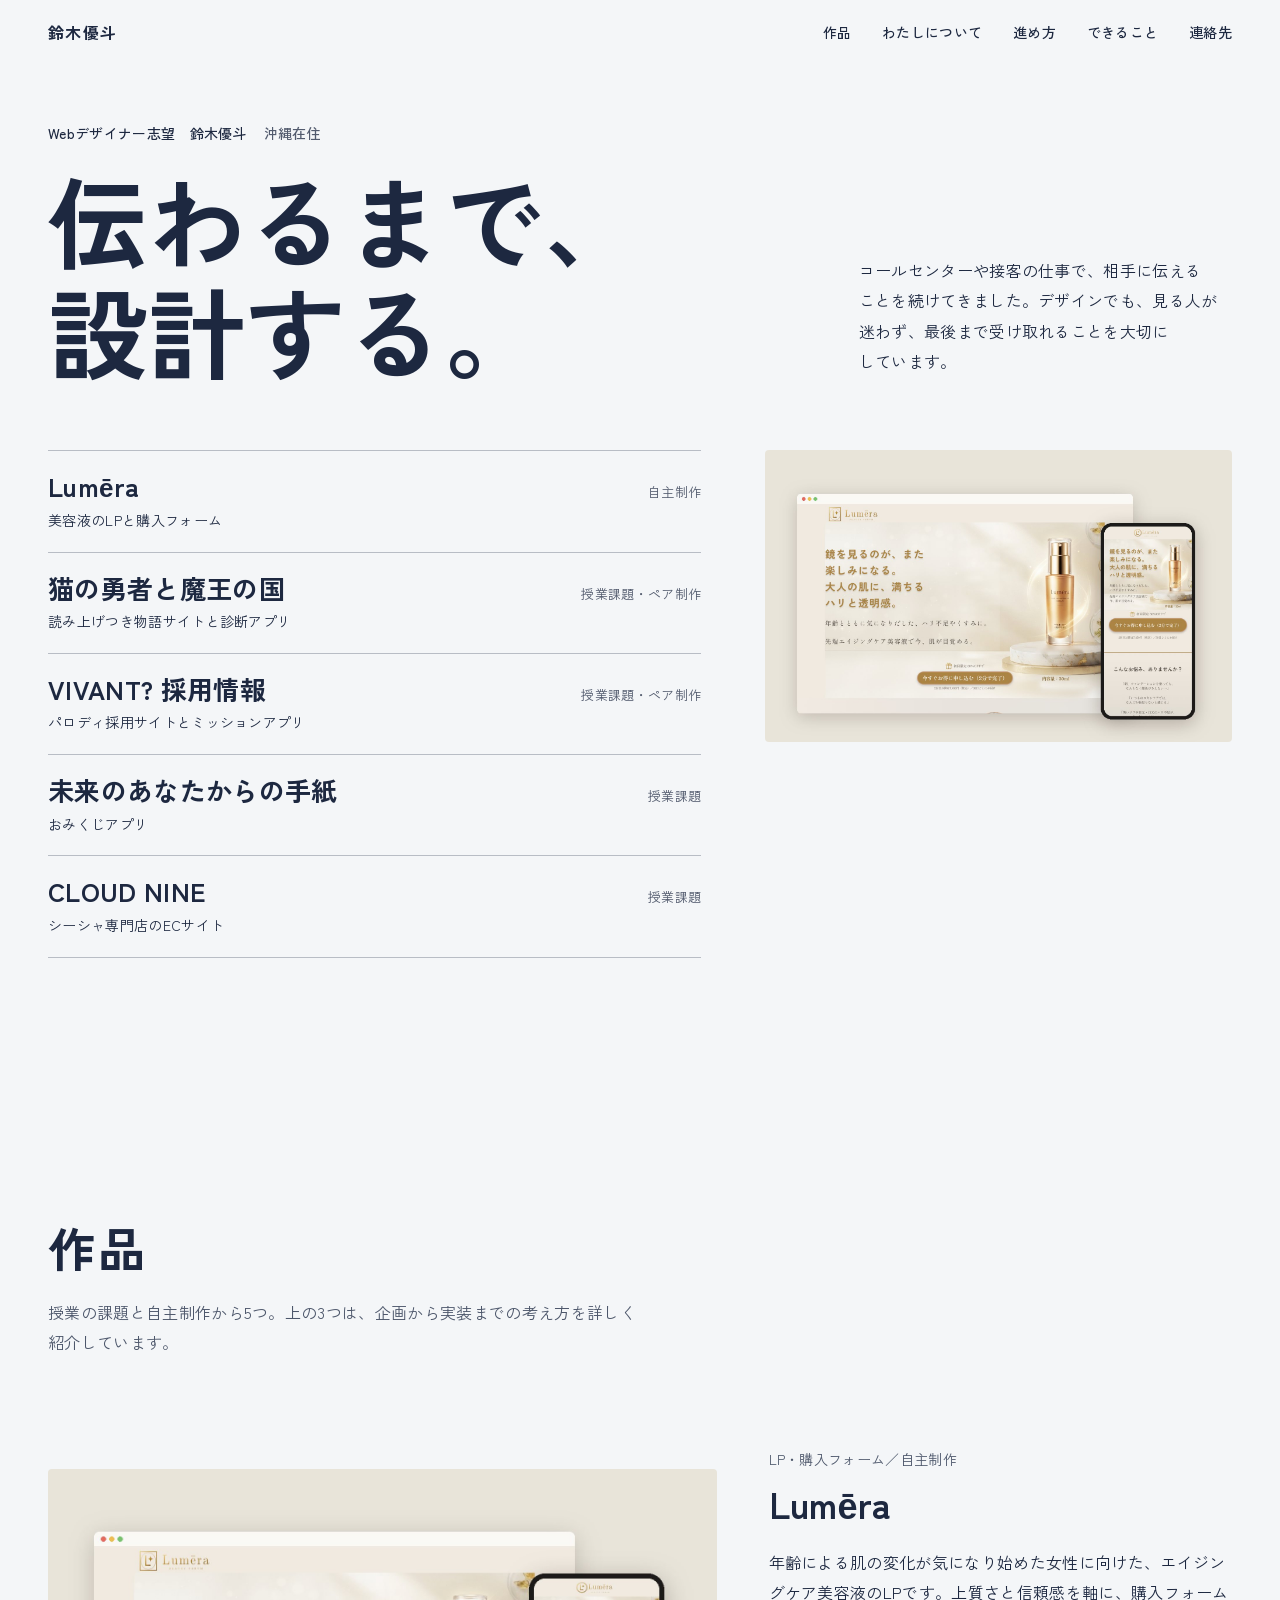
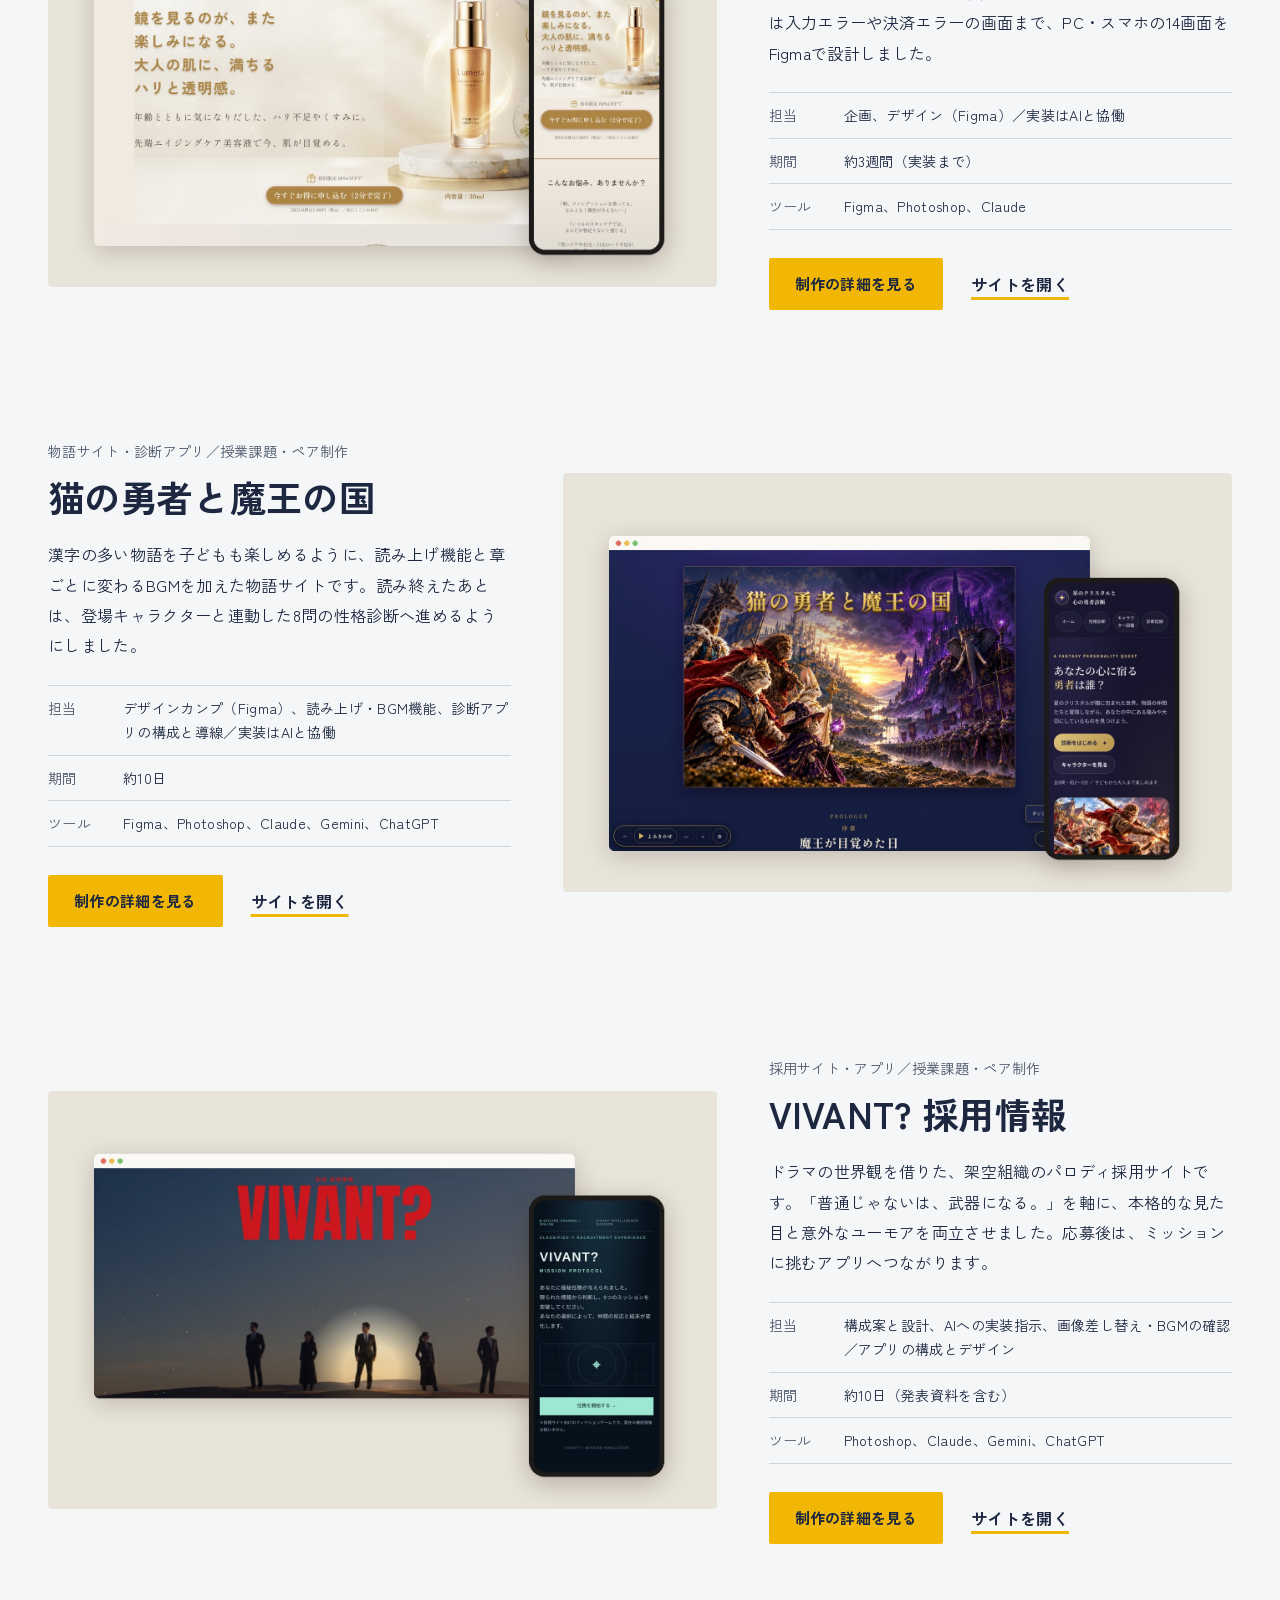
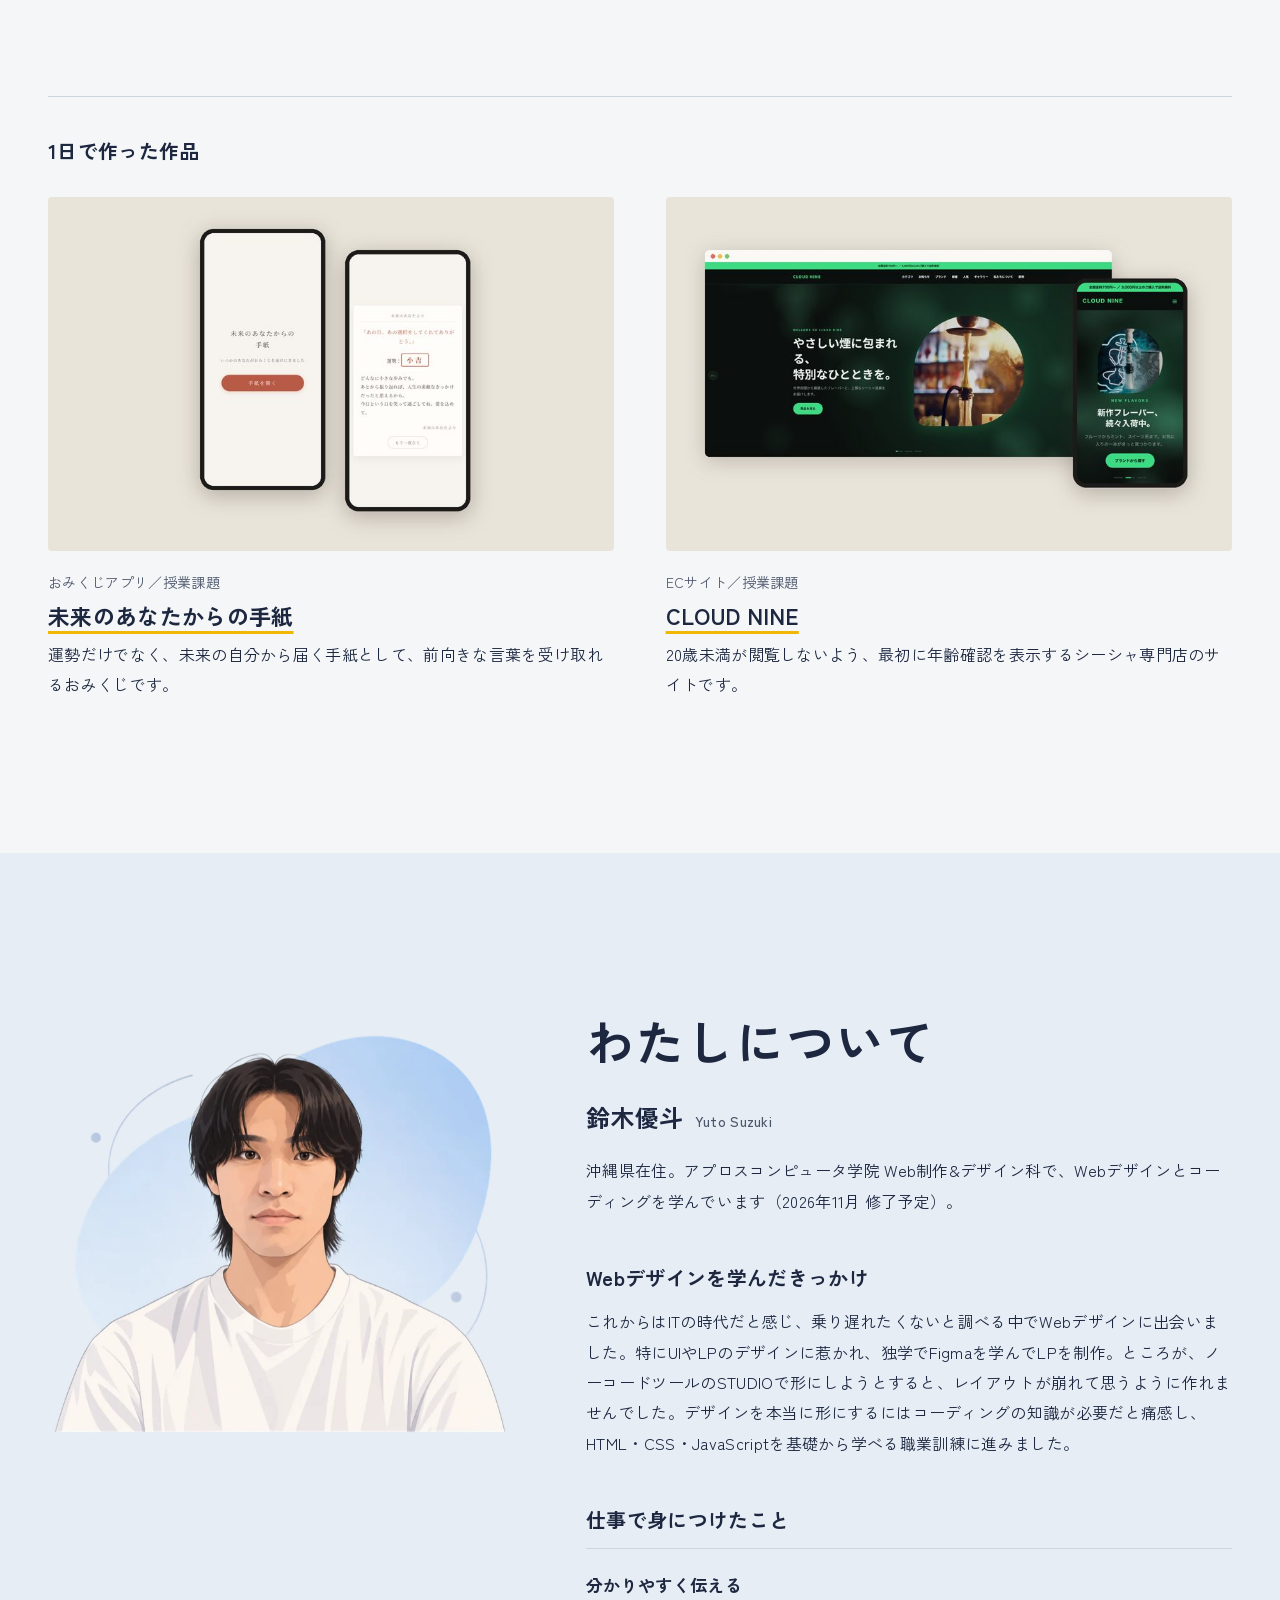
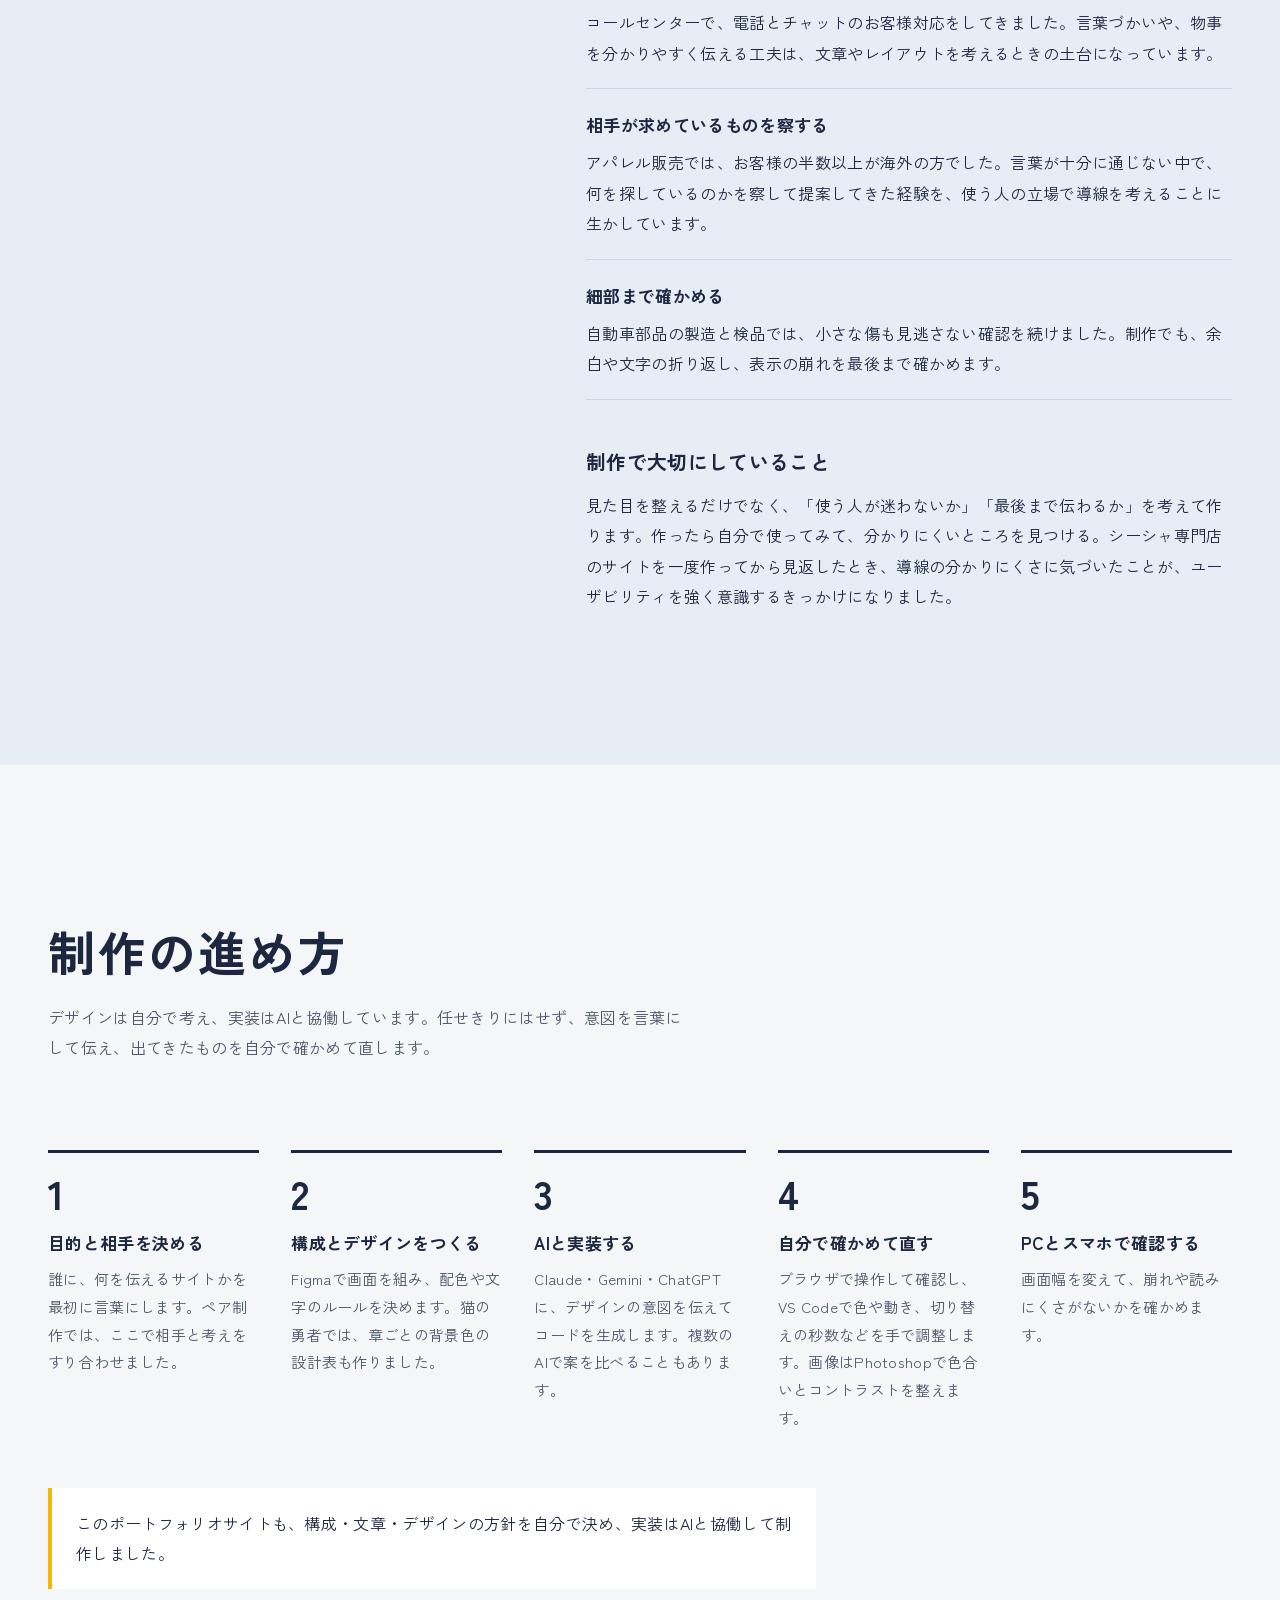
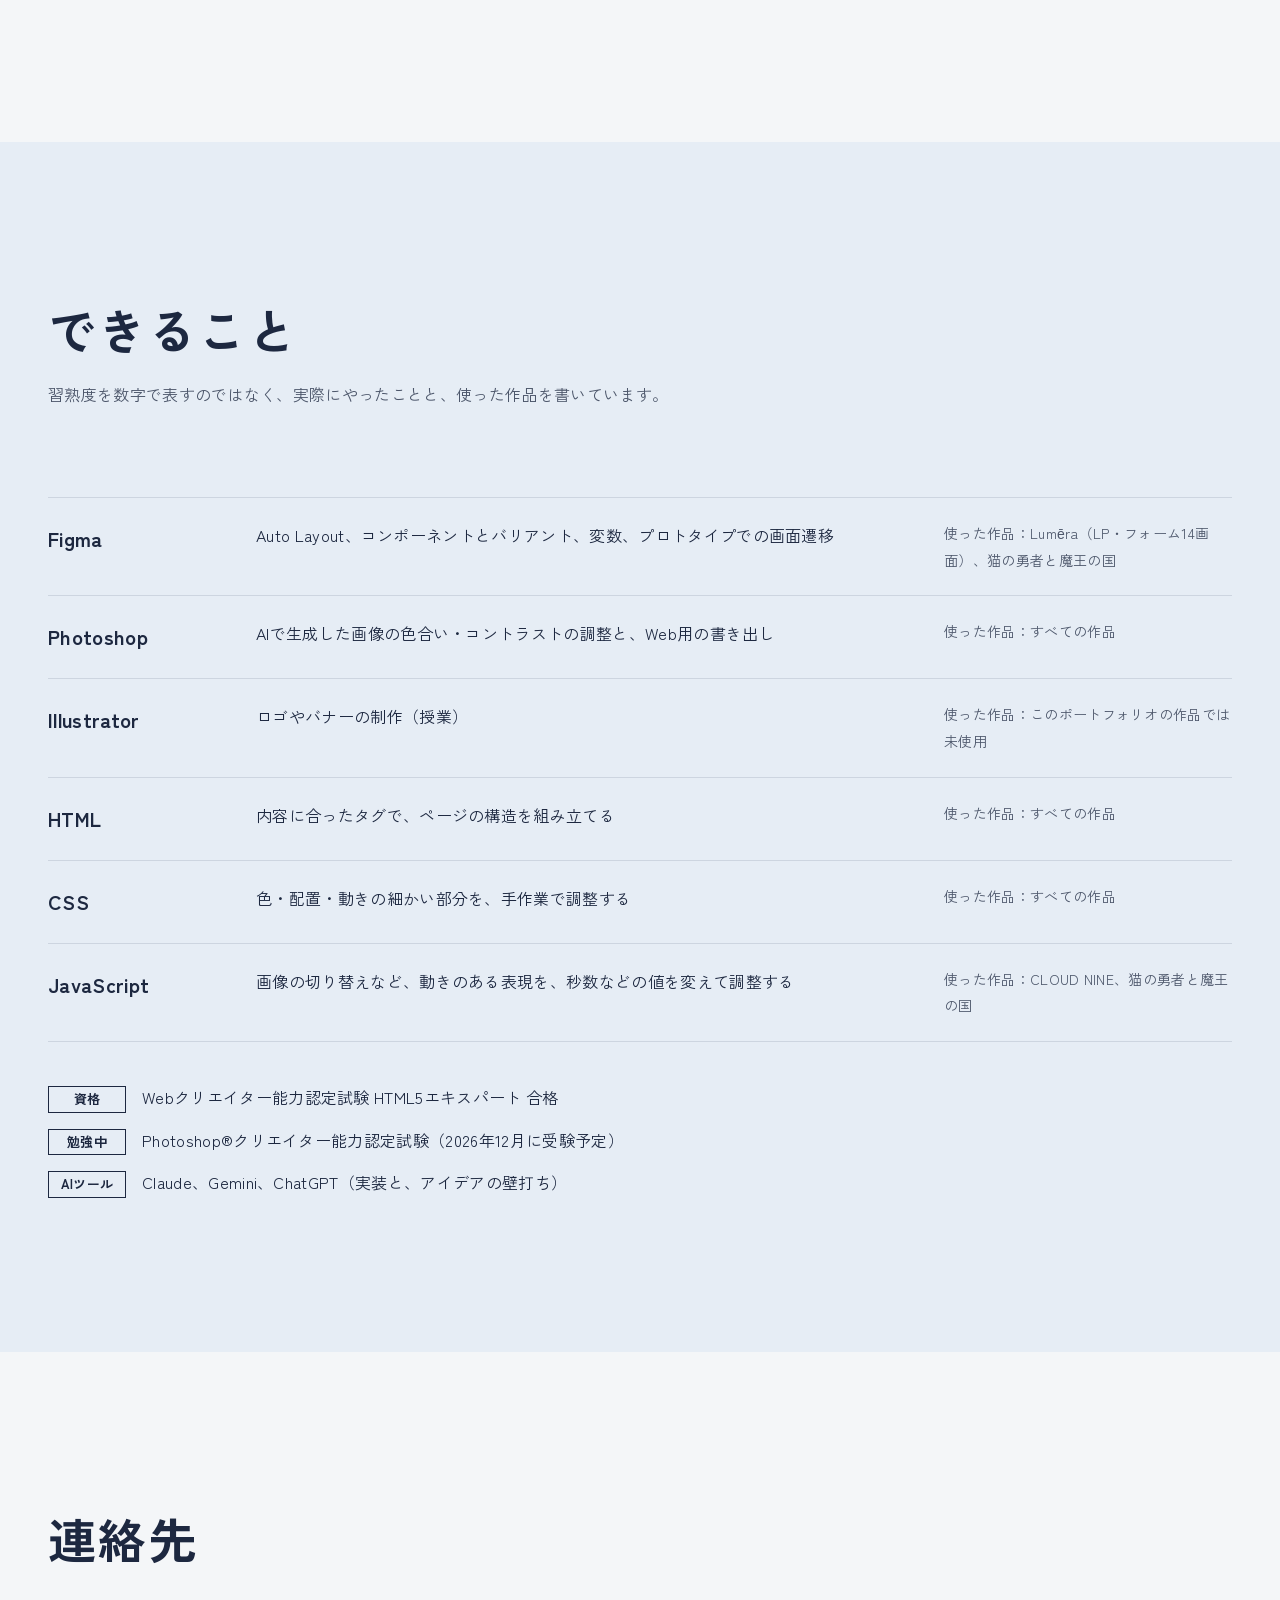
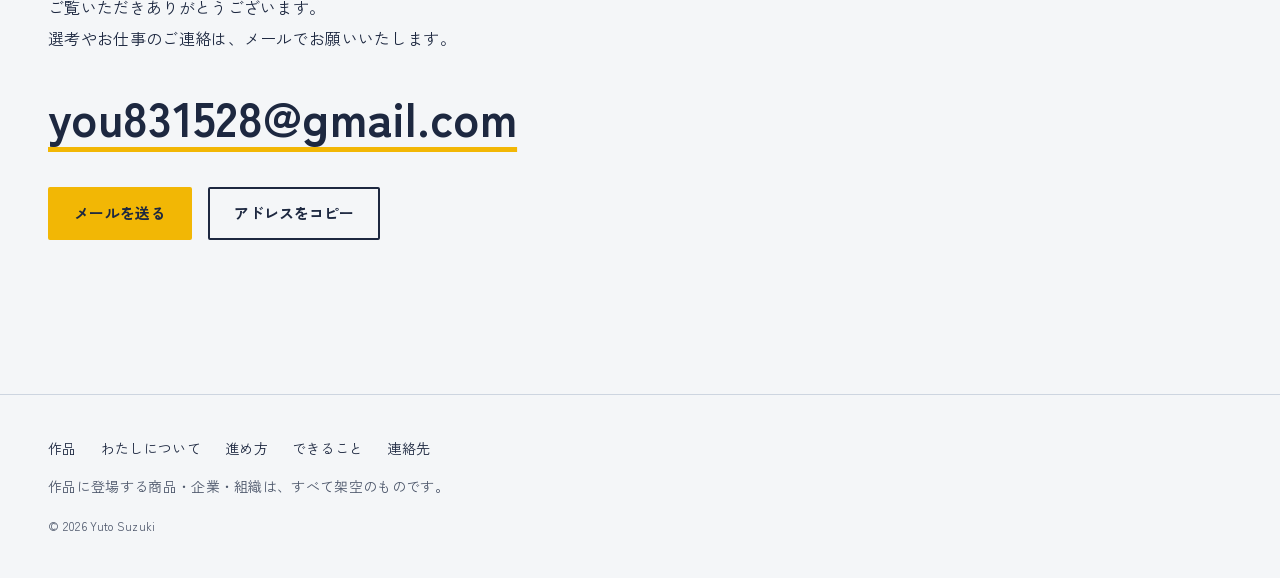
==== commit 626bde41: "Add files via upload" ====
--- a/index.html
+++ b/index.html
@@ -109,7 +109,7 @@
           <dl class="work__facts">
             <div><dt>担当</dt><dd>企画、デザイン（Figma）／実装はAIと協働</dd></div>
             <div><dt>期間</dt><dd>約3週間（実装まで）</dd></div>
-            <div><dt>ツール</dt><dd>Figma、Photoshop、Claude、Gemini</dd></div>
+            <div><dt>ツール</dt><dd>Figma、Photoshop、Claude</dd></div>
           </dl>
           <p class="work__links">
             <a class="button" href="works/lumera.html">制作の詳細を見る</a>
@@ -292,6 +292,7 @@
       </dl>
       <div class="skills__extra">
         <p><span class="skills__label">資格</span>Webクリエイター能力認定試験 HTML5エキスパート 合格</p>
+        <p><span class="skills__label">勉強中</span>Photoshop®クリエイター能力認定試験（2026年12月に受験予定）</p>
         <p><span class="skills__label">AIツール</span>Claude、Gemini、ChatGPT（実装と、アイデアの壁打ち）</p>
       </div>
     </div>
--- a/assets/css/style.css
+++ b/assets/css/style.css
@@ -55,10 +55,15 @@
 h1, h2, h3, h4,
 .index__title, .site-header__name, .about__name, .skill__name, .step::before, .case-nav b { font-family: var(--font-head); }
 h1, h2, h3, h4 { line-height: 1.4; font-weight: 700; font-feature-settings: "palt"; }
+/* 日本語を文節の切れ目で折り返す（対応していないブラウザでは通常の折り返し） */
+h1, h2, h3, h4, .hero__lead, .section__lead, .case-hero__lead, .index__type { word-break: auto-phrase; }
 ::selection { background: var(--accent); color: var(--on-accent); }
 
 /* キーボード操作のときだけ、太い枠でフォーカスを示す */
-:focus-visible { outline: 3px solid var(--ink); outline-offset: 3px; }
+:focus-visible { outline: 3px solid var(--focus, var(--ink)); outline-offset: 3px; }
+/* 背景が作品の色に変わる場所では、枠の色を文字色に合わせる（暗い背景でも見えるように） */
+.hero, .site-header { --focus: var(--theme-fg, var(--ink)); }
+.case-hero, .site-header--case { --focus: var(--case-fg); }
 
 /* ---------- 3. 共通パーツ ---------- */
 .container { width: 100%; max-width: calc(var(--container) + var(--gutter) * 2); margin-inline: auto; padding-inline: var(--gutter); }
@@ -281,6 +286,13 @@
 /* Figmaカンプ：縦に長いので、枠の中でスクロールして見る */
 .scroll-frame { height: 560px; overflow-y: auto; border: 1px solid var(--line); border-radius: 4px; background: var(--surface); }
 .scroll-frame img { width: 100%; max-width: 543px; margin-inline: auto; }
+.scroll-frame--wide img { max-width: none; }            /* PCのカンプは枠の幅いっぱいに */
+.scroll-frame--phone { max-width: 390px; }            /* スマホのカンプはスマホくらいの幅で */
+.scroll-frame--phone img { max-width: none; }
+.scroll-frame--wire { height: 440px; }                  /* ワイヤーフレームは短めの枠で */
+.scroll-frame--wire img { max-width: 340px; }       /* 2章分ほどが一度に見える大きさ */
+.comp { margin-block: 32px; }
+.comp figcaption { margin-top: 10px; font-size: .8125rem; color: var(--ink-2); }
 
 /* 色見本 */
 .swatches { display: grid; grid-template-columns: repeat(auto-fill, minmax(150px, 1fr)); gap: 12px; margin-block: 24px; }
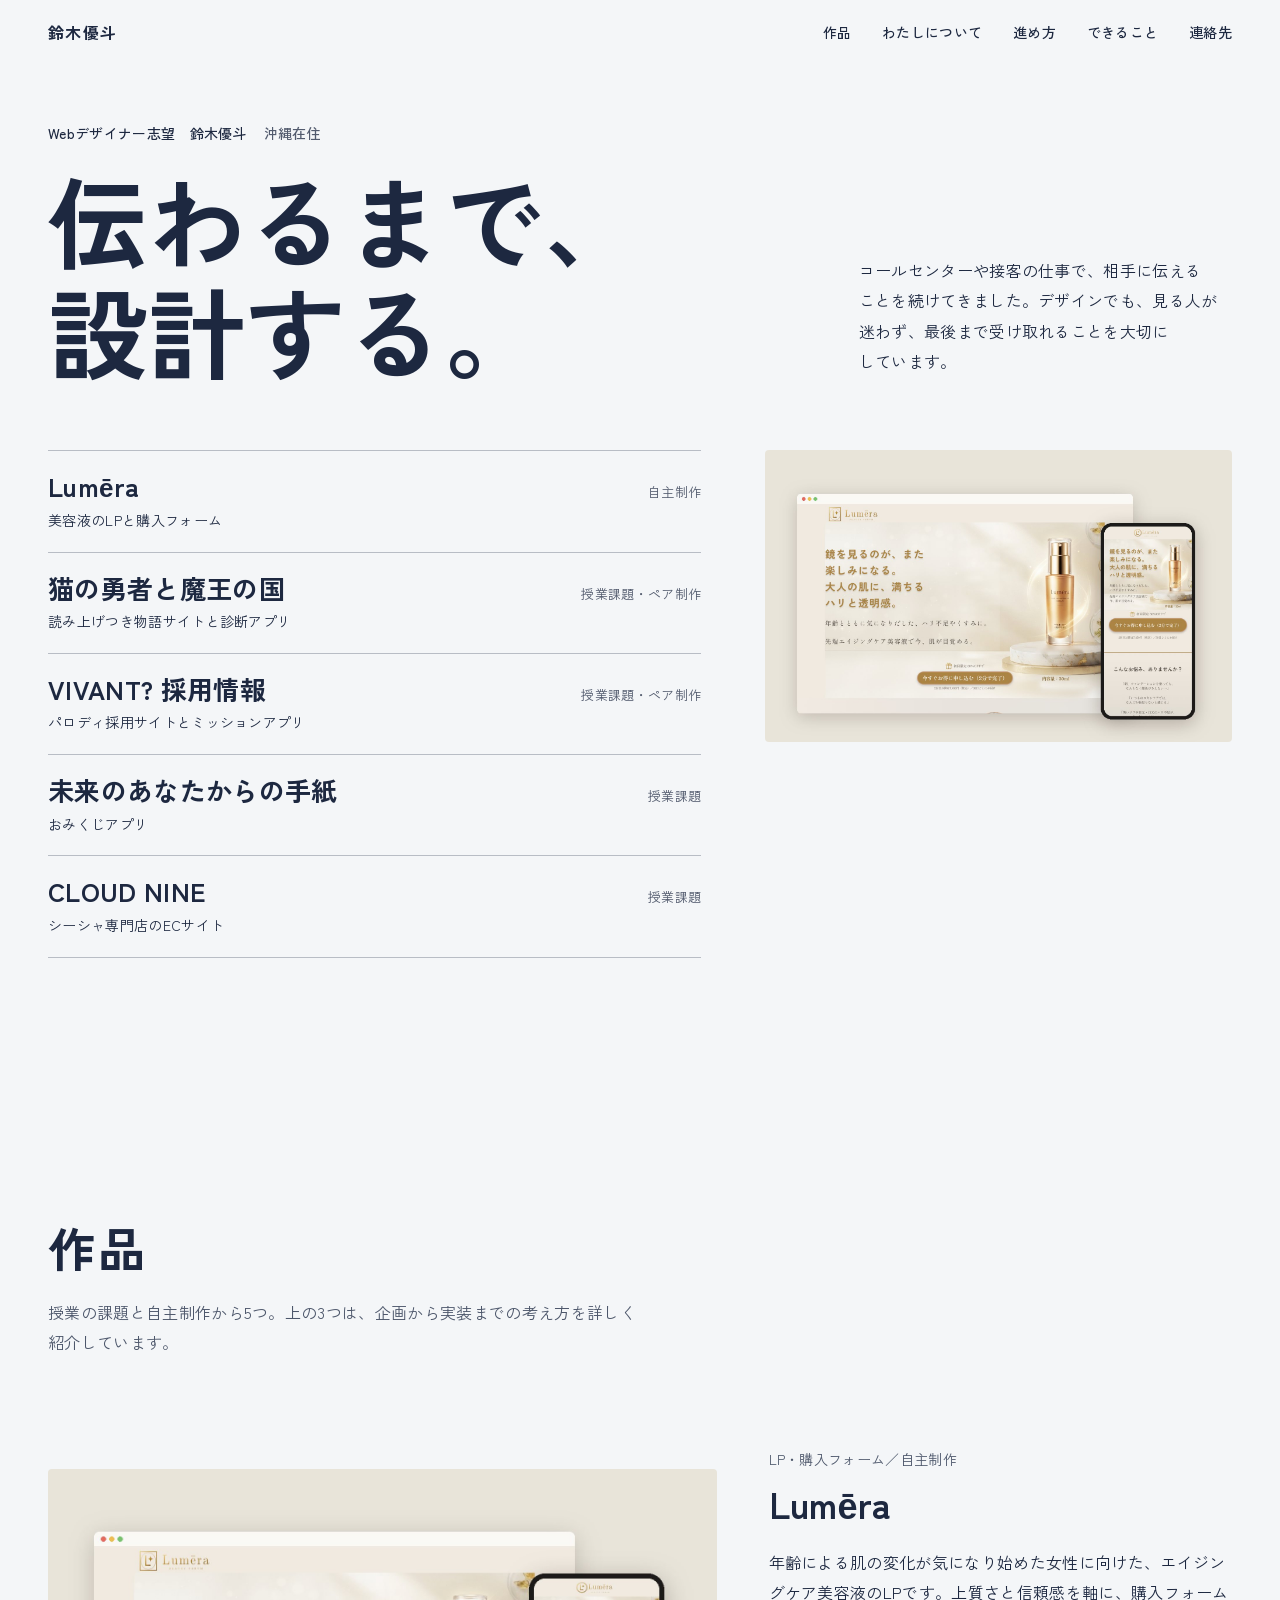
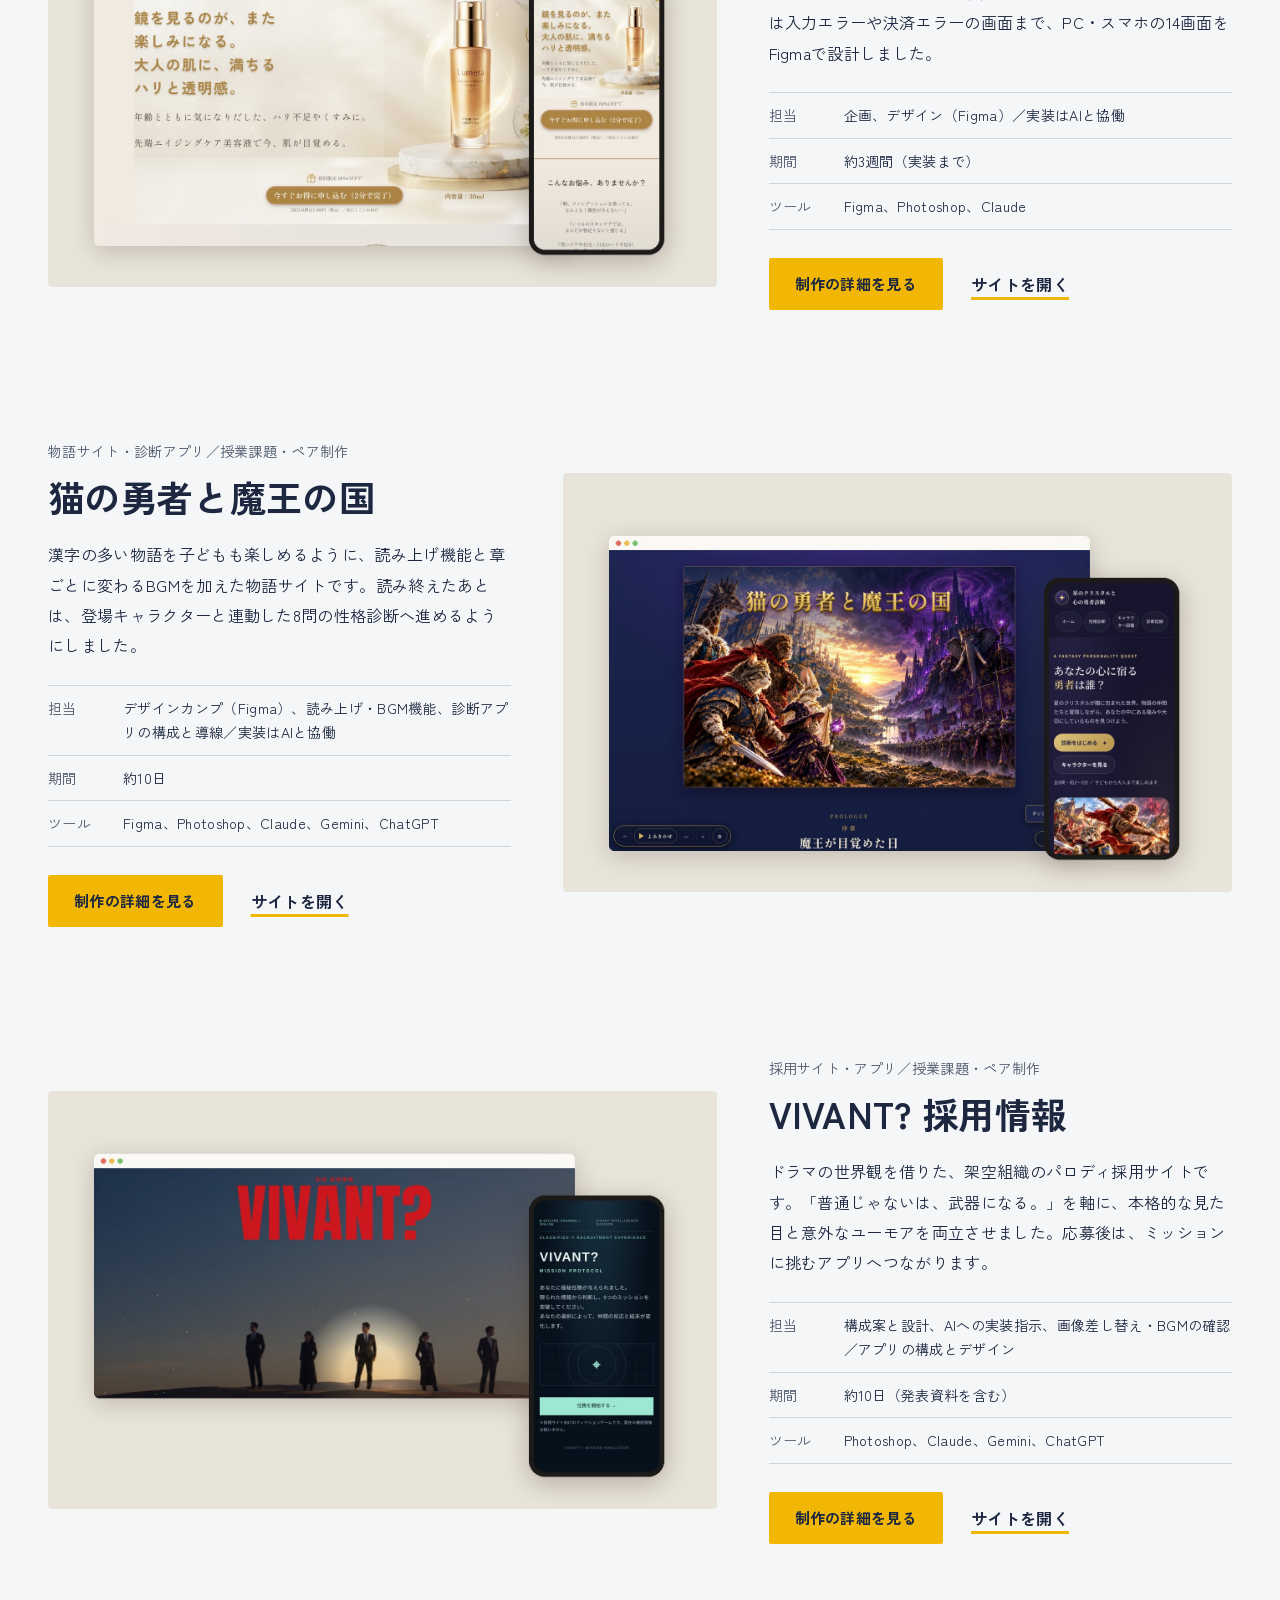
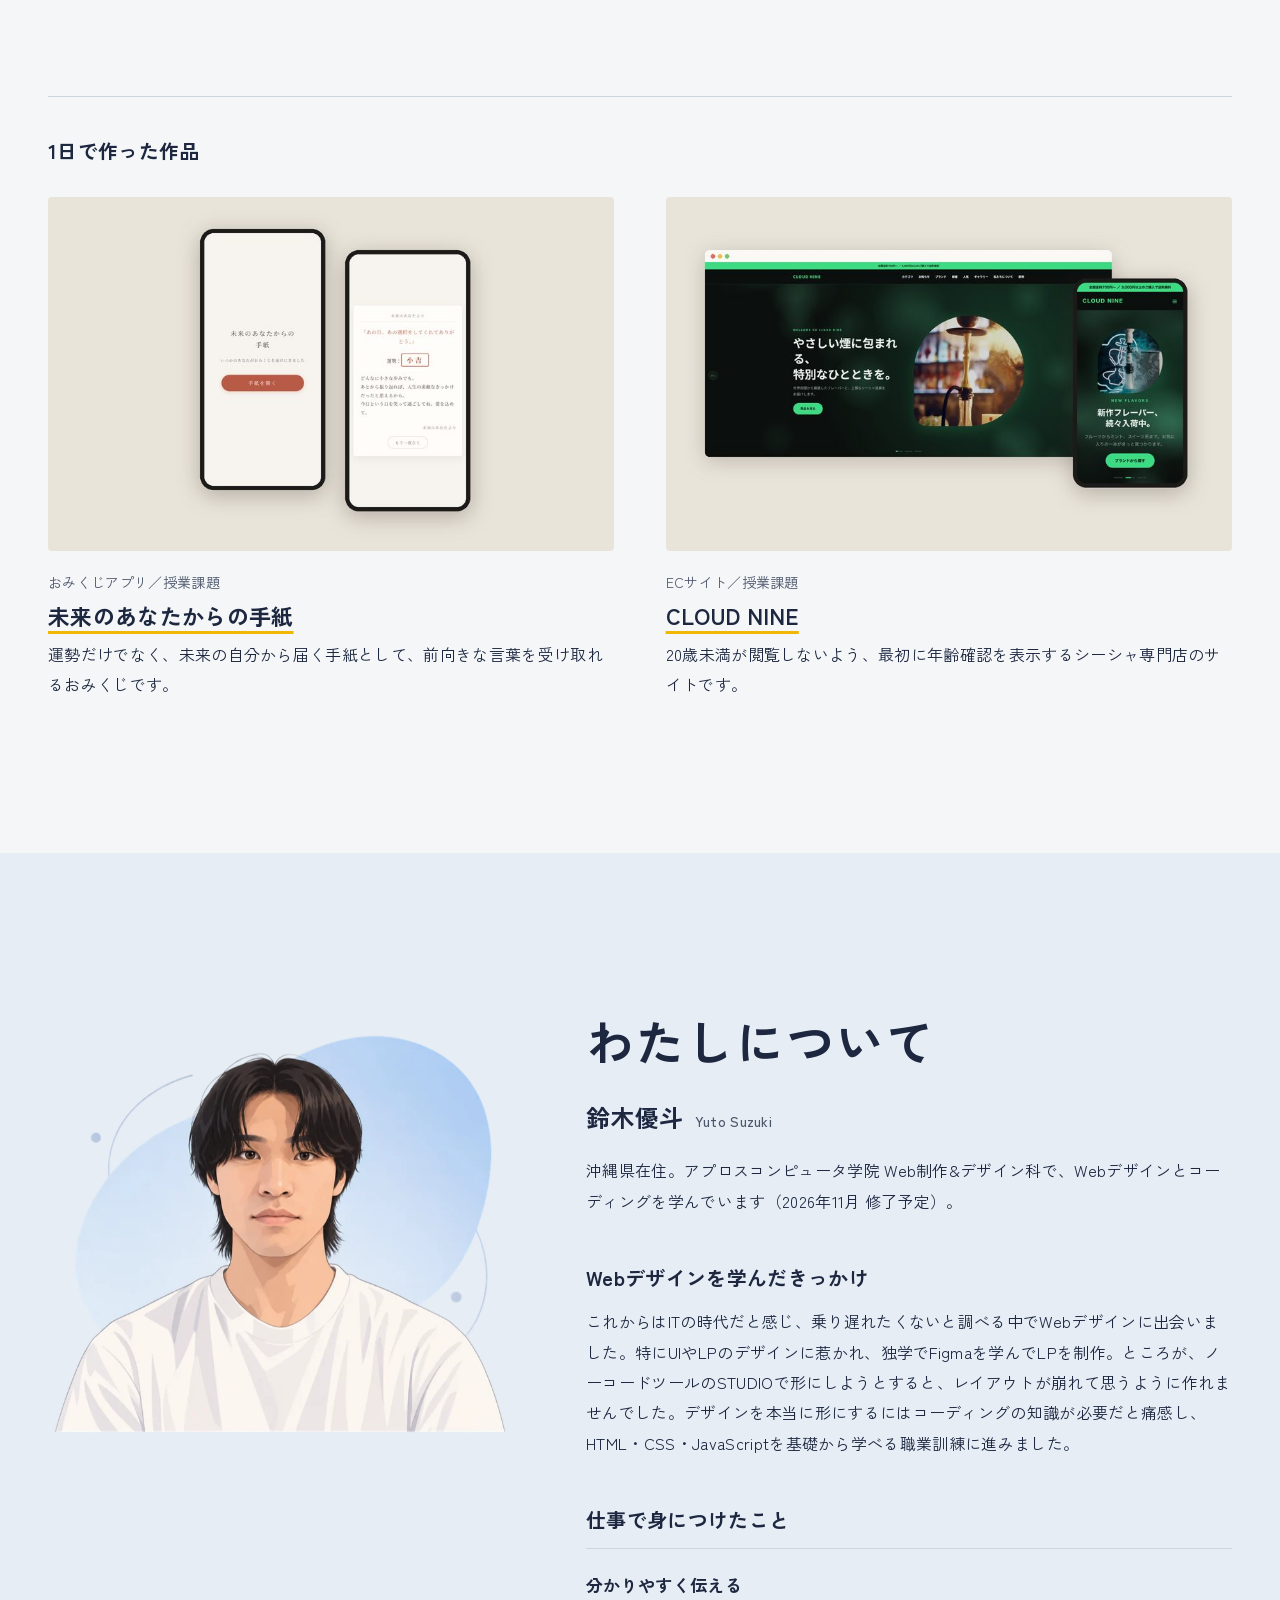
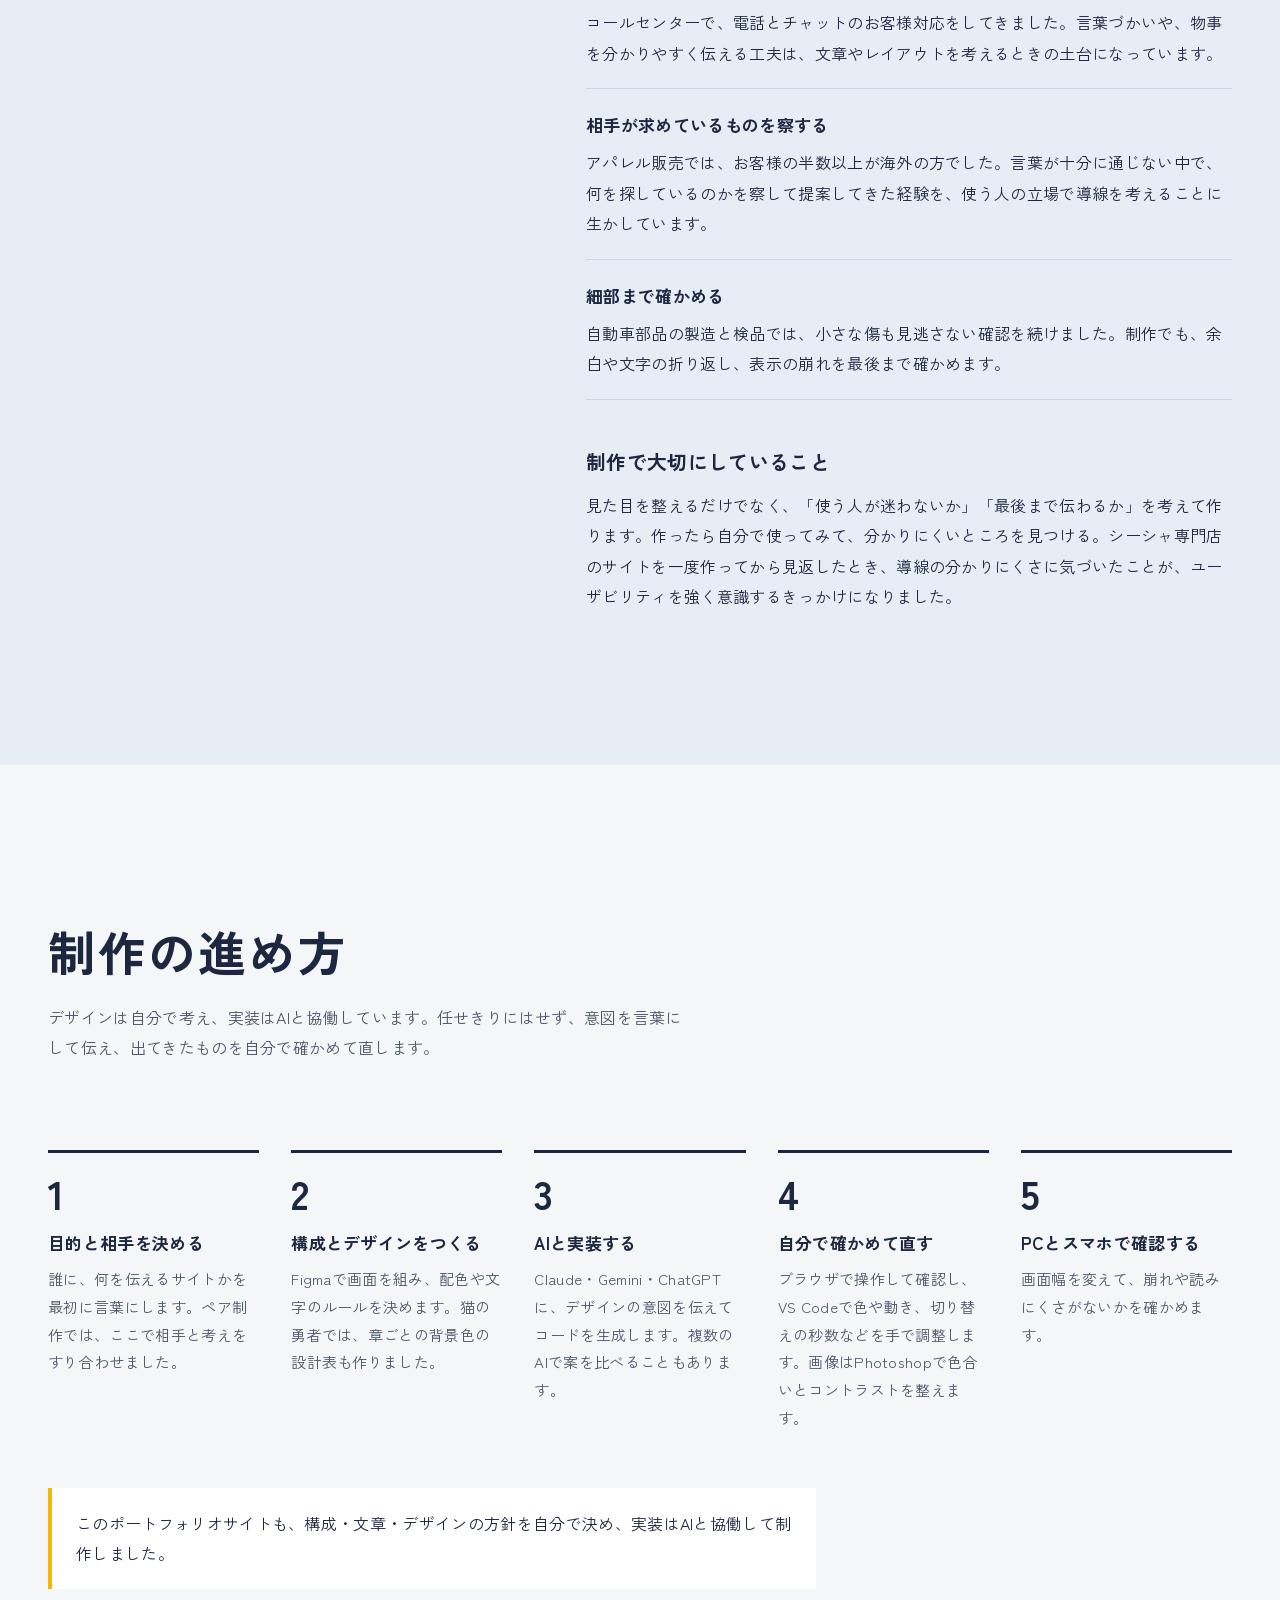
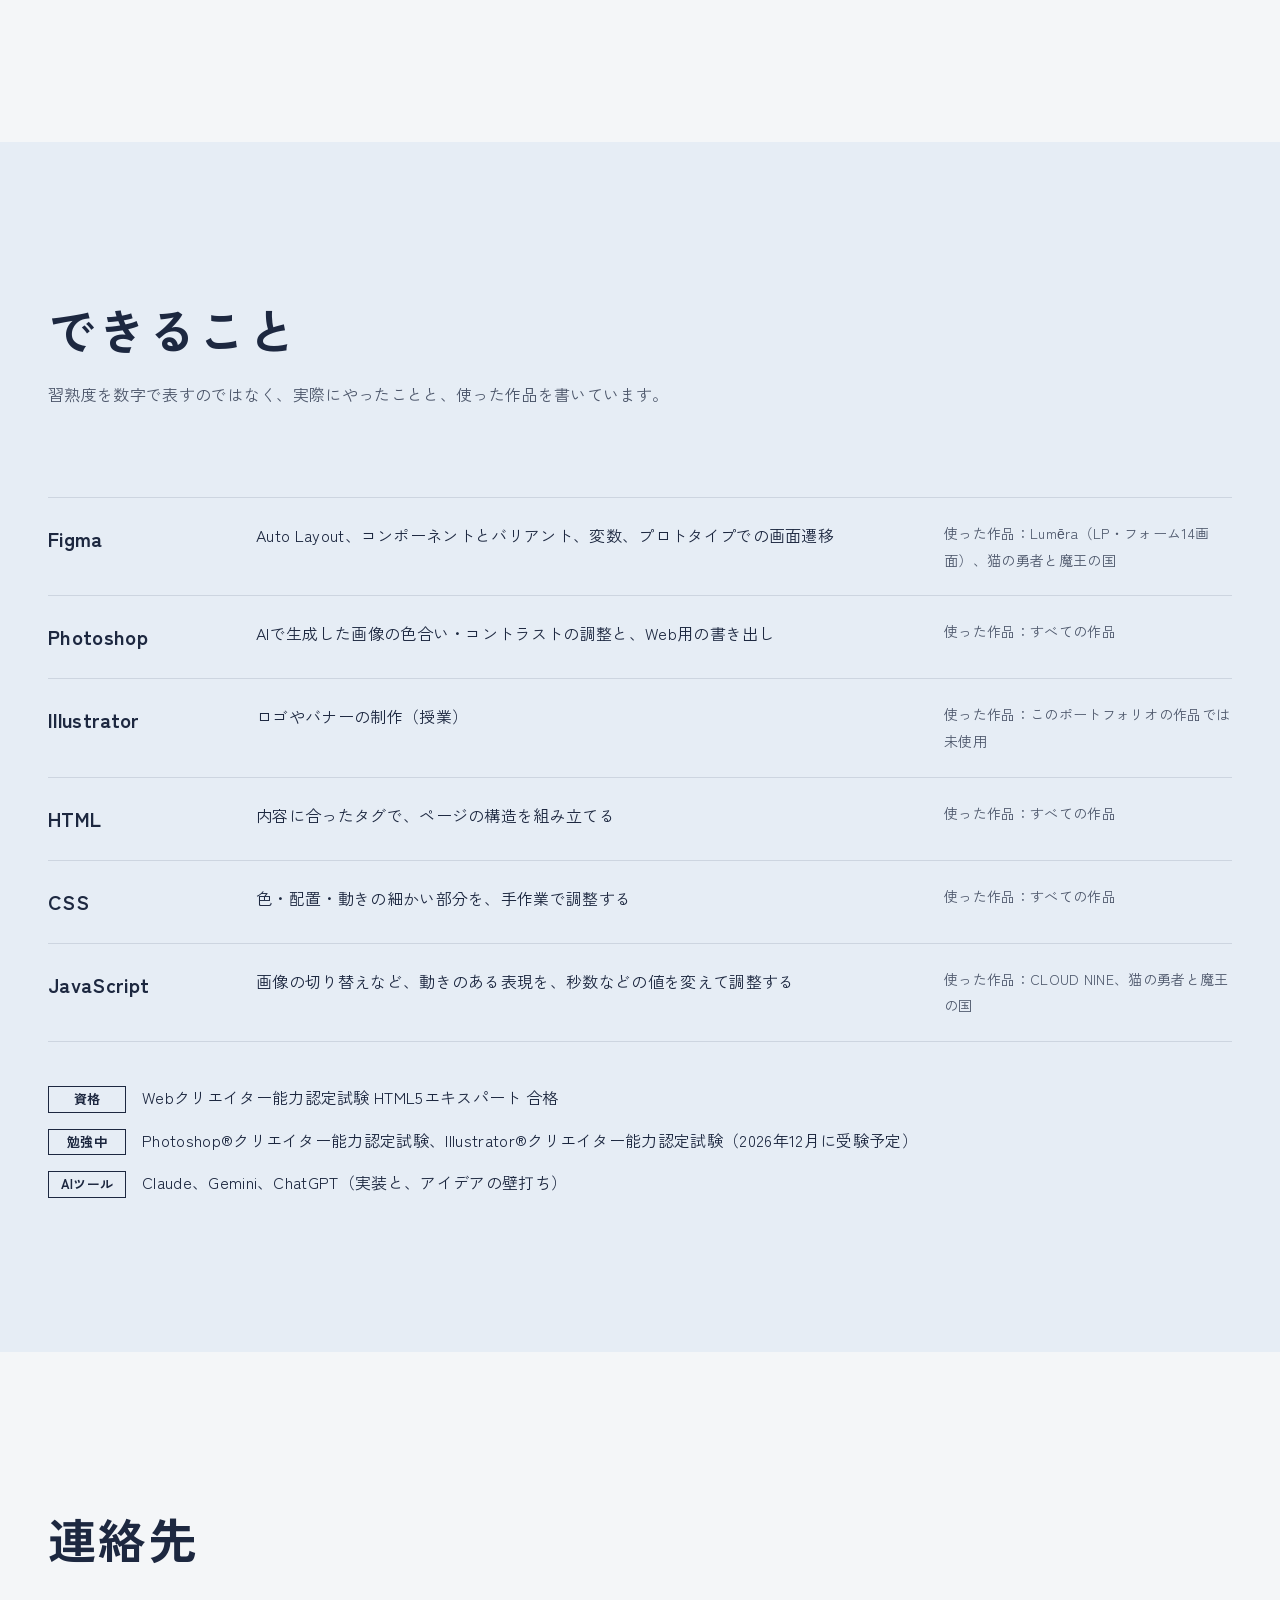
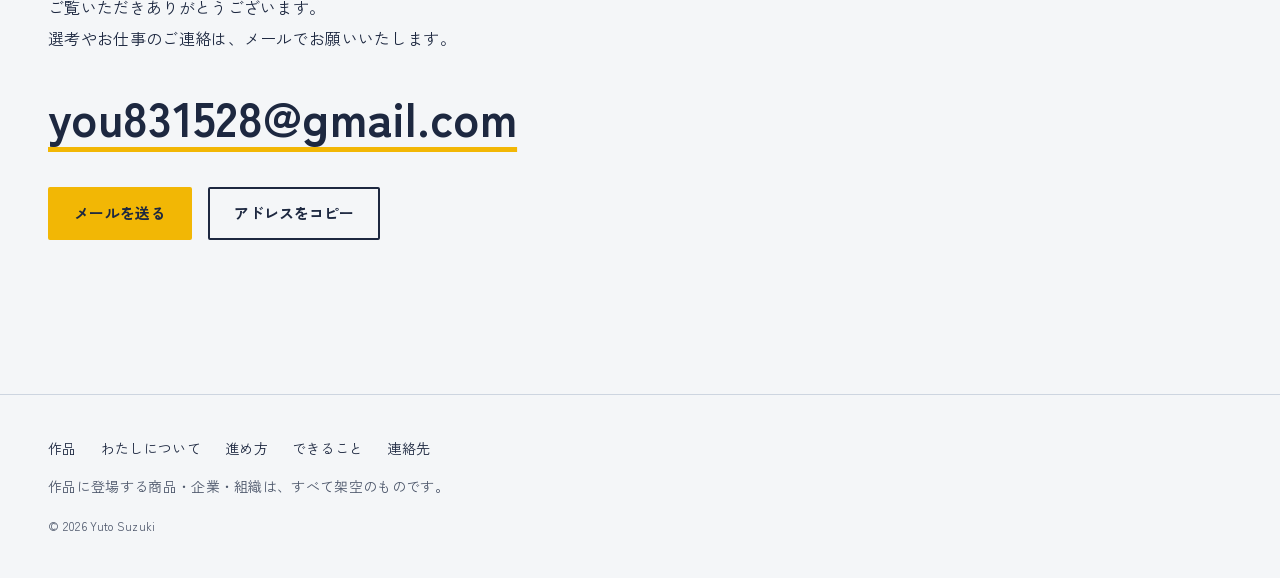
==== commit 6ea8b2d8: "Add files via upload" ====
--- a/index.html
+++ b/index.html
@@ -292,7 +292,7 @@
       </dl>
       <div class="skills__extra">
         <p><span class="skills__label">資格</span>Webクリエイター能力認定試験 HTML5エキスパート 合格</p>
-        <p><span class="skills__label">勉強中</span>Photoshop®クリエイター能力認定試験（2026年12月に受験予定）</p>
+        <p><span class="skills__label">勉強中</span>Photoshop®クリエイター能力認定試験、Illustrator®クリエイター能力認定試験（2026年12月に受験予定）</p>
         <p><span class="skills__label">AIツール</span>Claude、Gemini、ChatGPT（実装と、アイデアの壁打ち）</p>
       </div>
     </div>
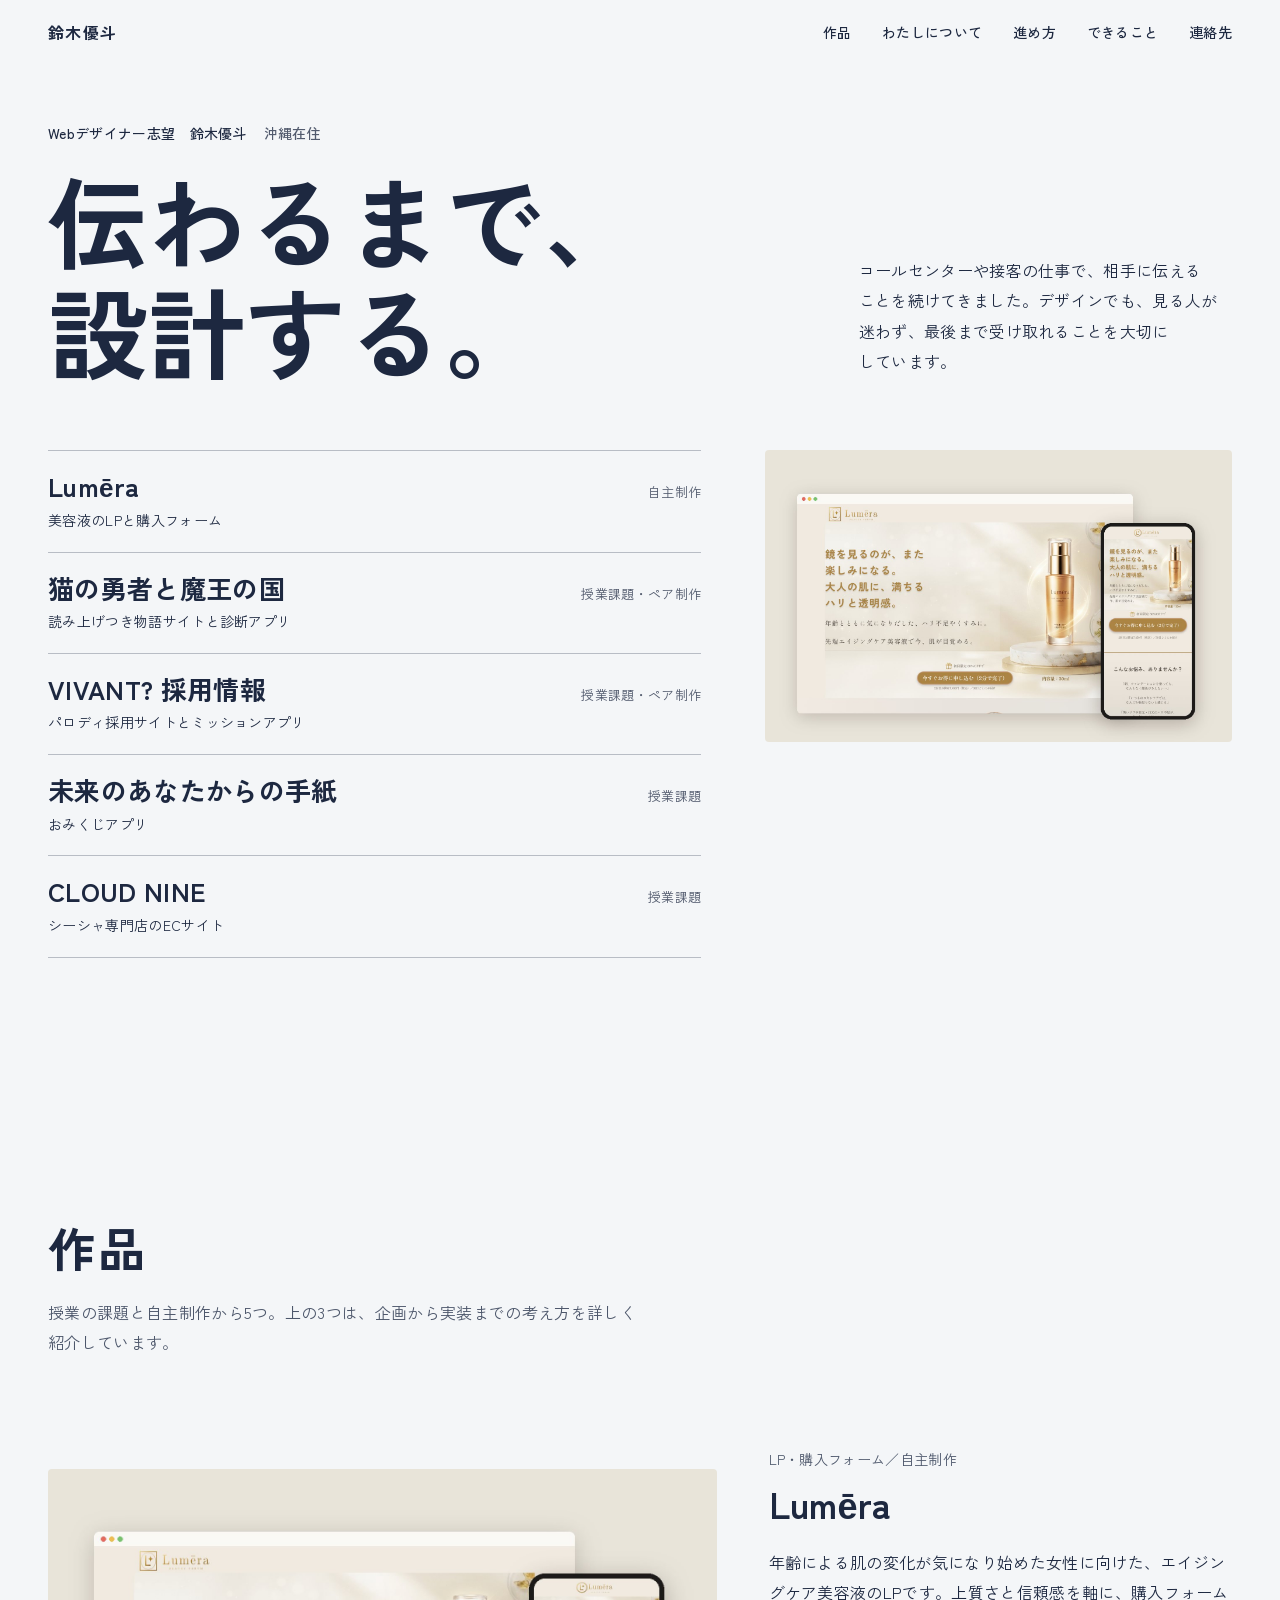
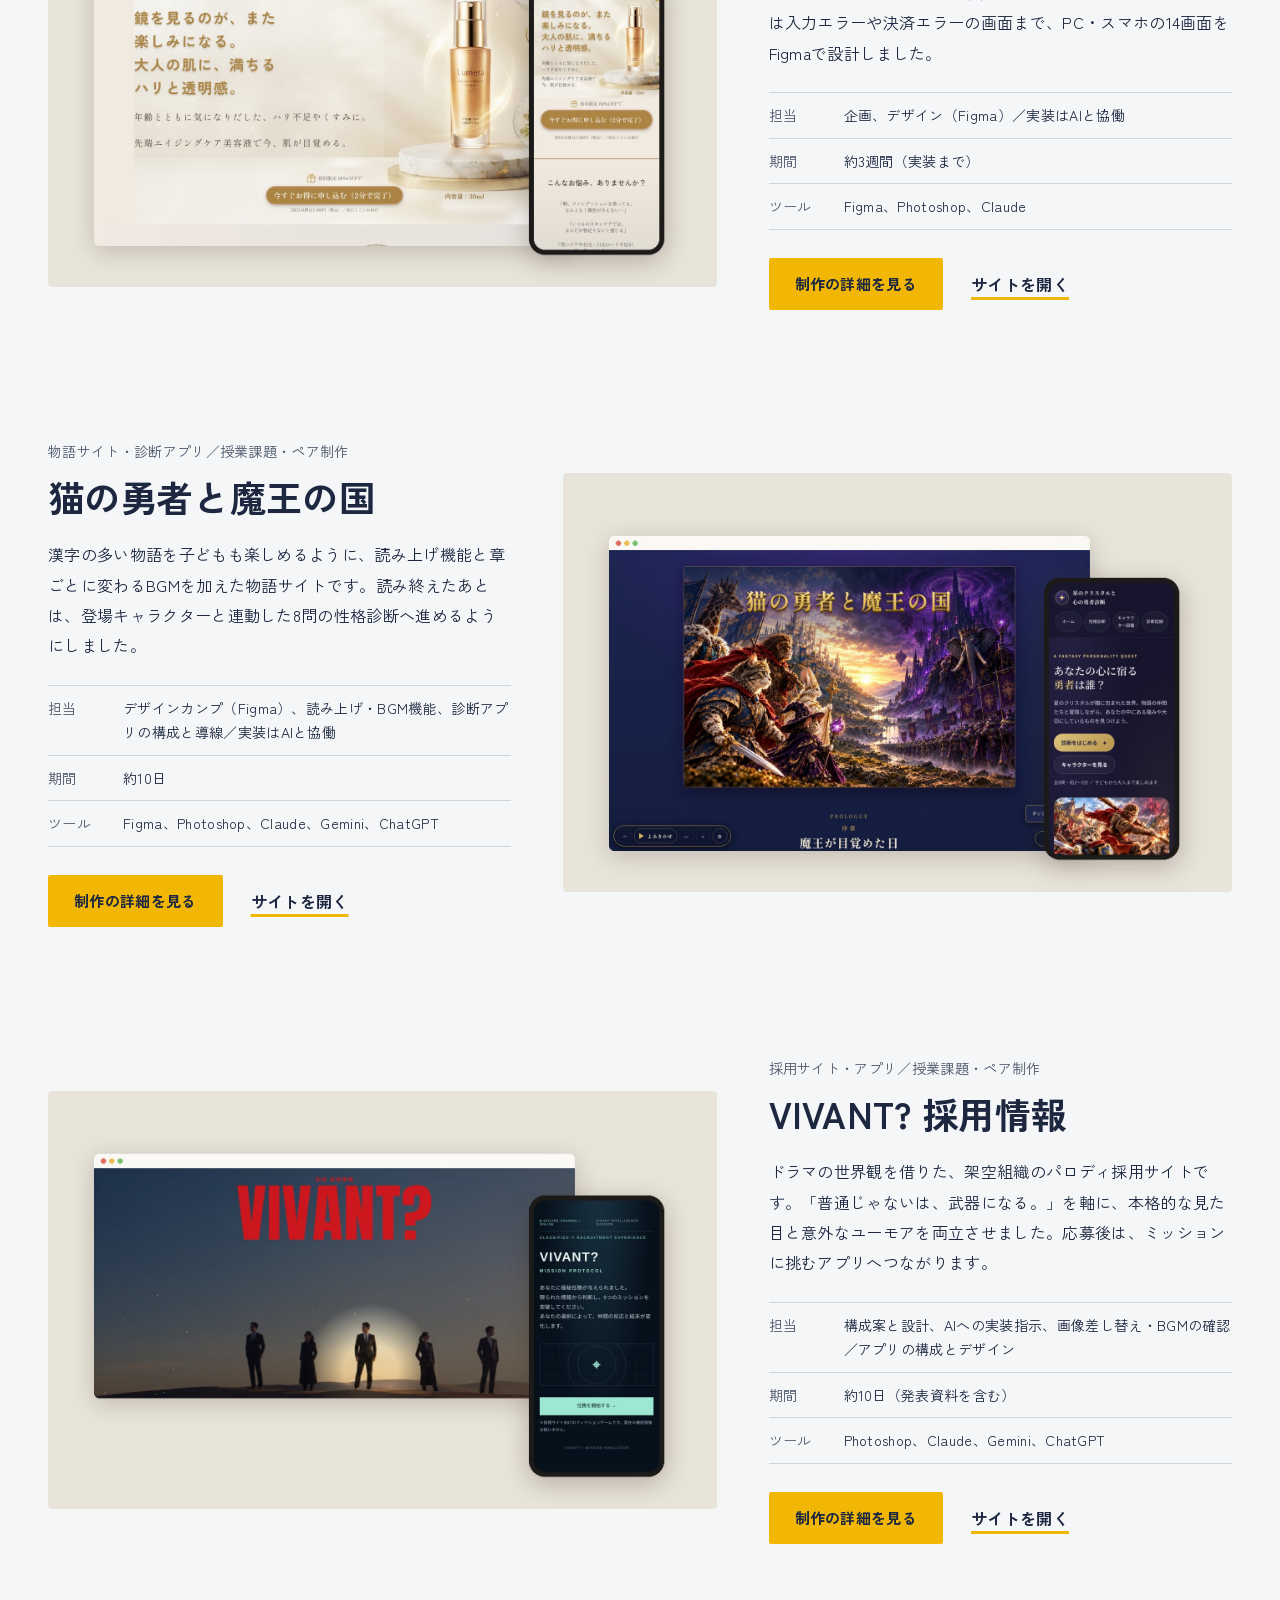
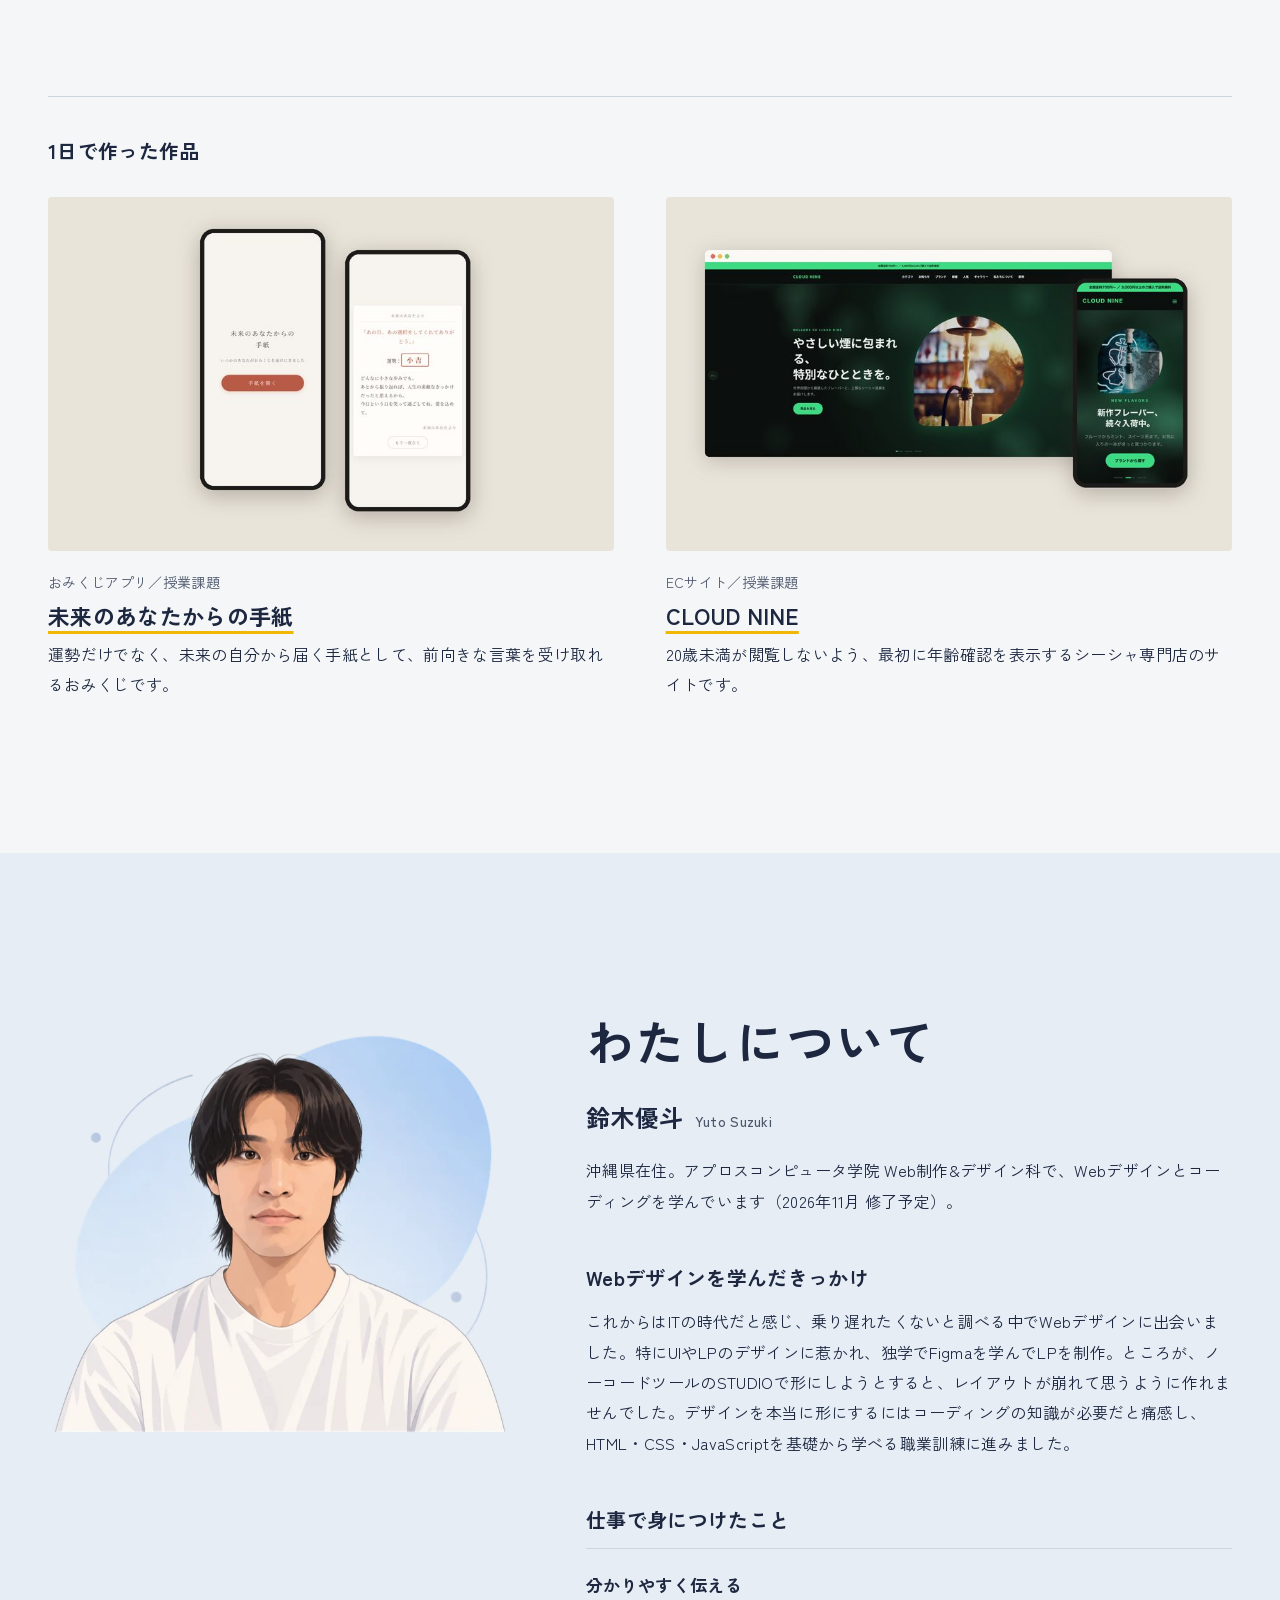
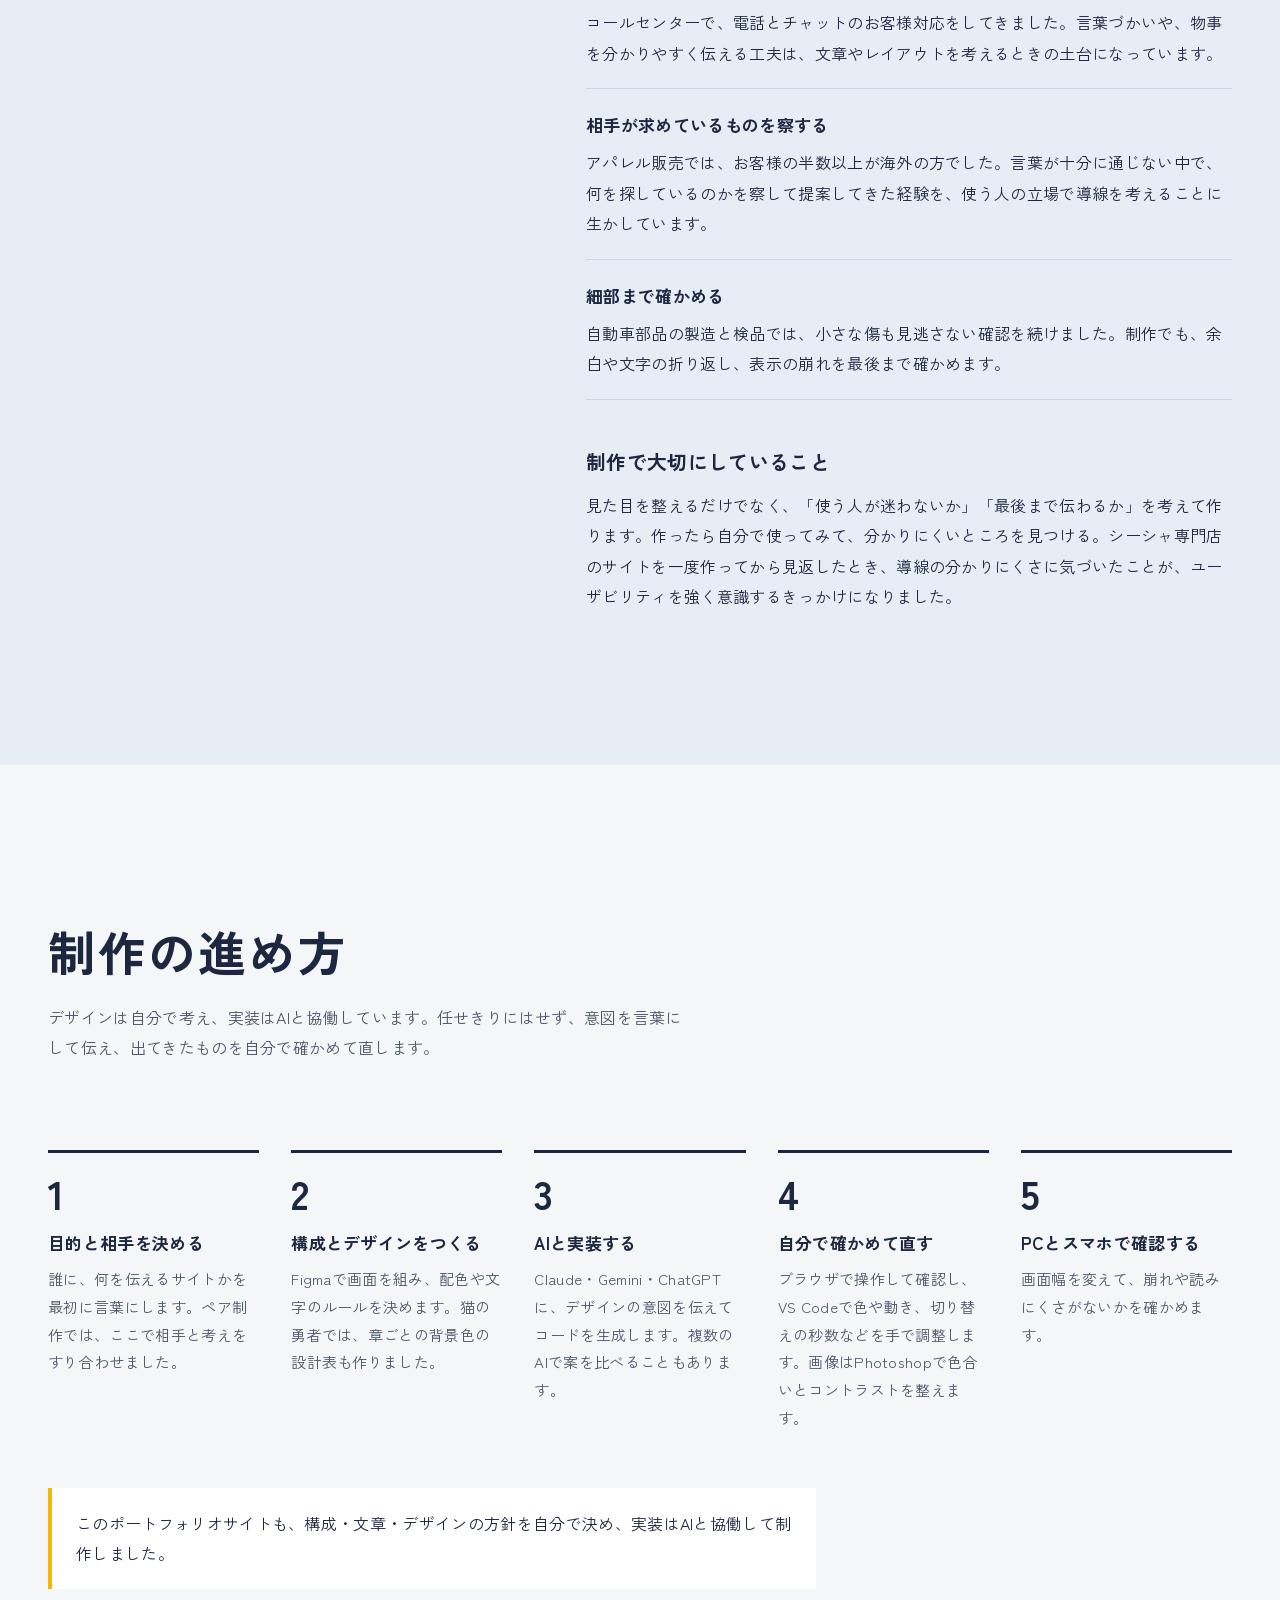
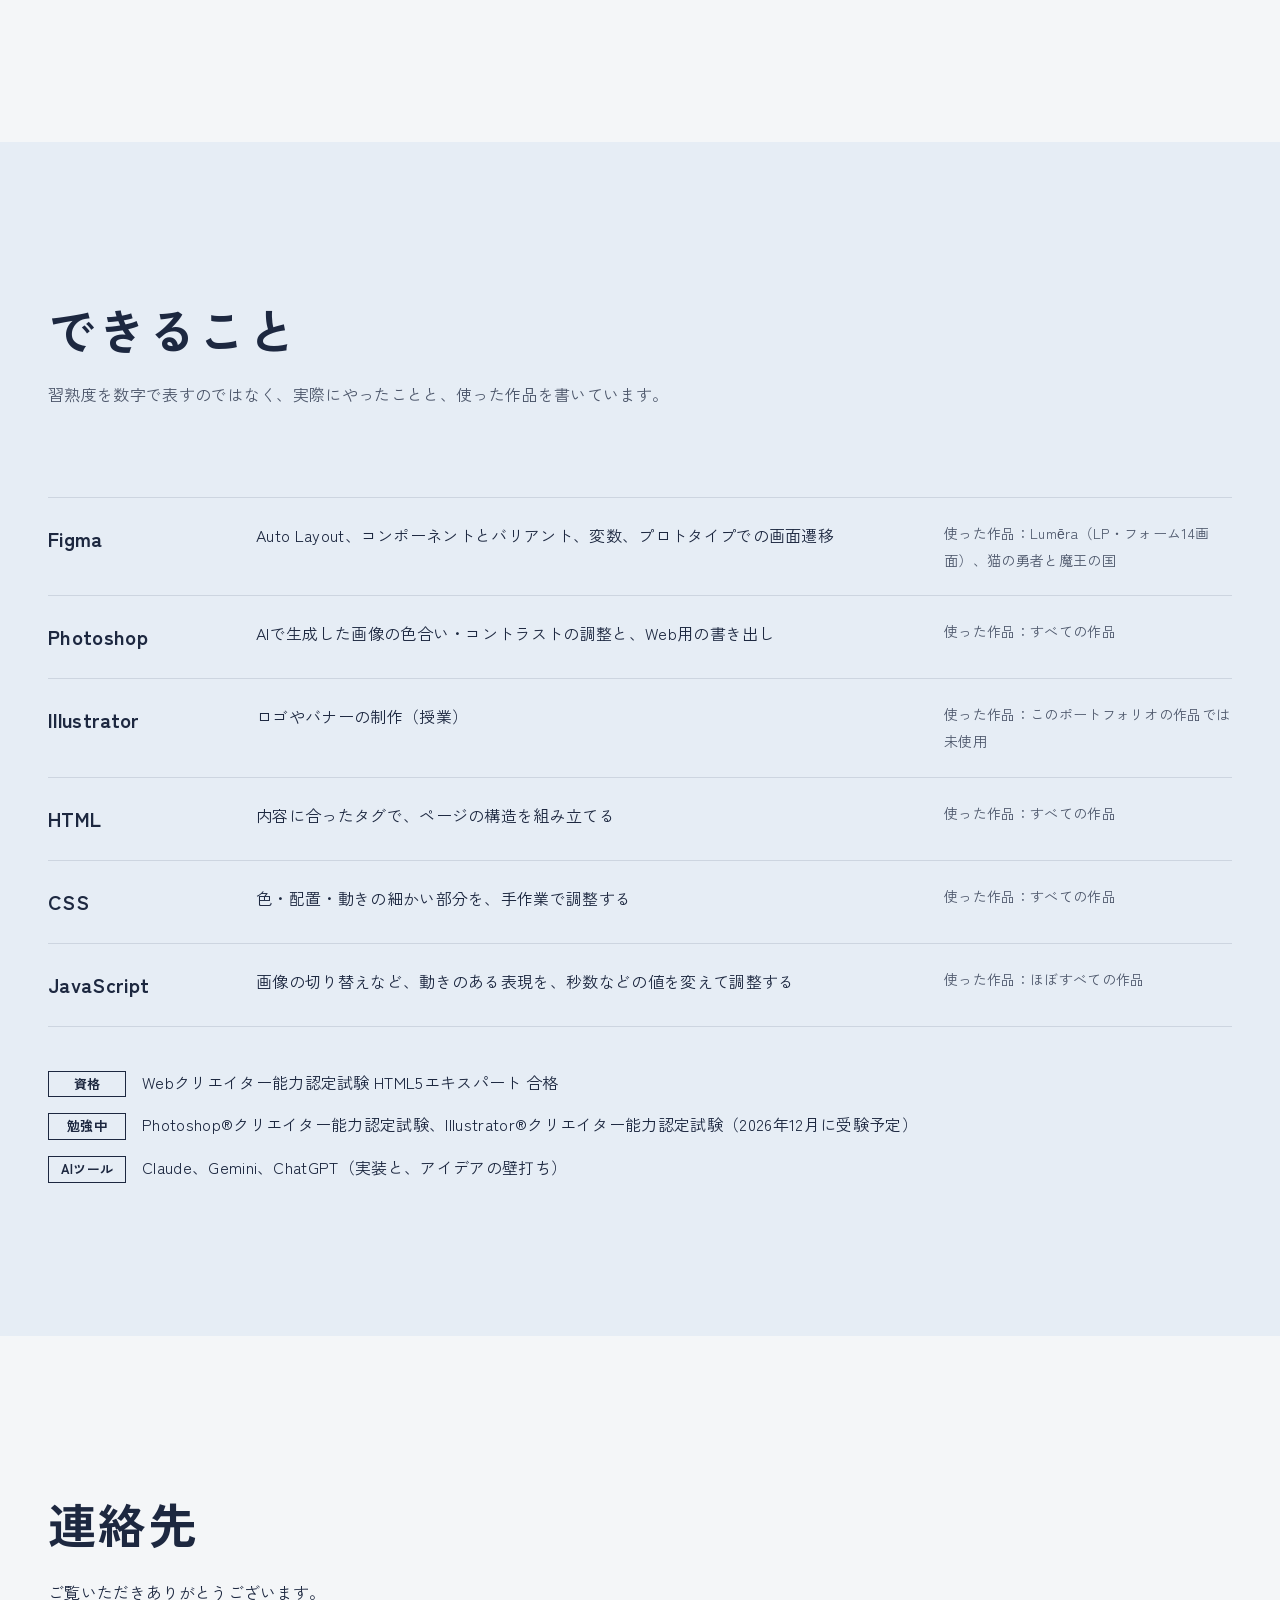
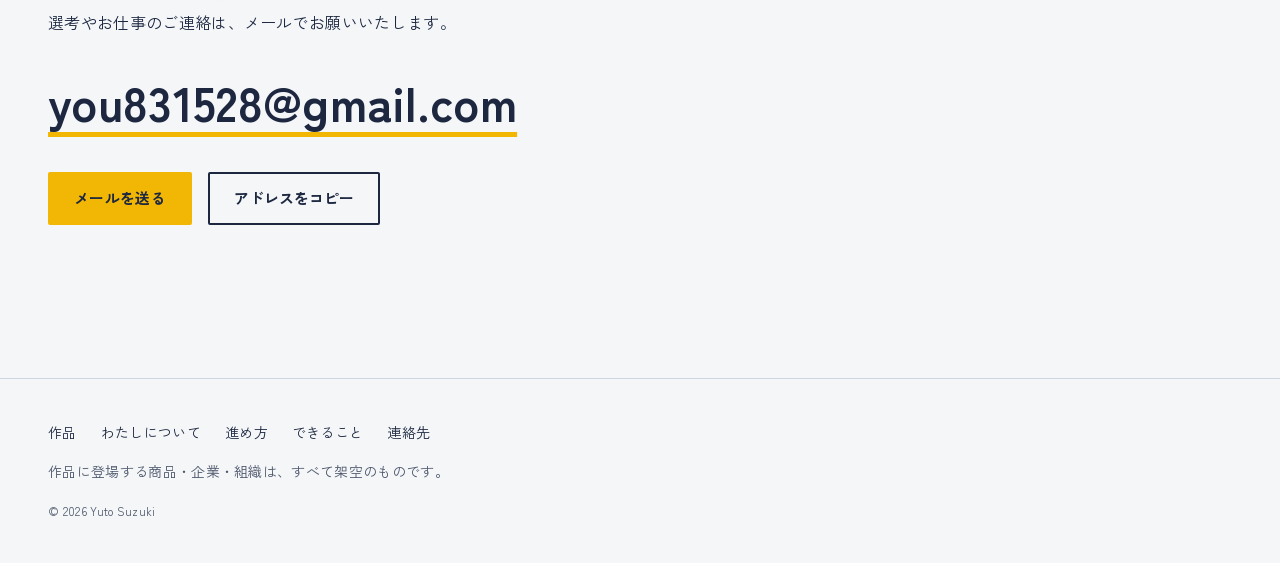
==== commit aabb9a54: "Add files via upload" ====
--- a/index.html
+++ b/index.html
@@ -287,7 +287,7 @@
         <div class="skill">
           <dt class="skill__name">JavaScript</dt>
           <dd class="skill__can">画像の切り替えなど、動きのある表現を、秒数などの値を変えて調整する</dd>
-          <dd class="skill__used">CLOUD NINE、猫の勇者と魔王の国</dd>
+          <dd class="skill__used">ほぼすべての作品</dd>
         </div>
       </dl>
       <div class="skills__extra">
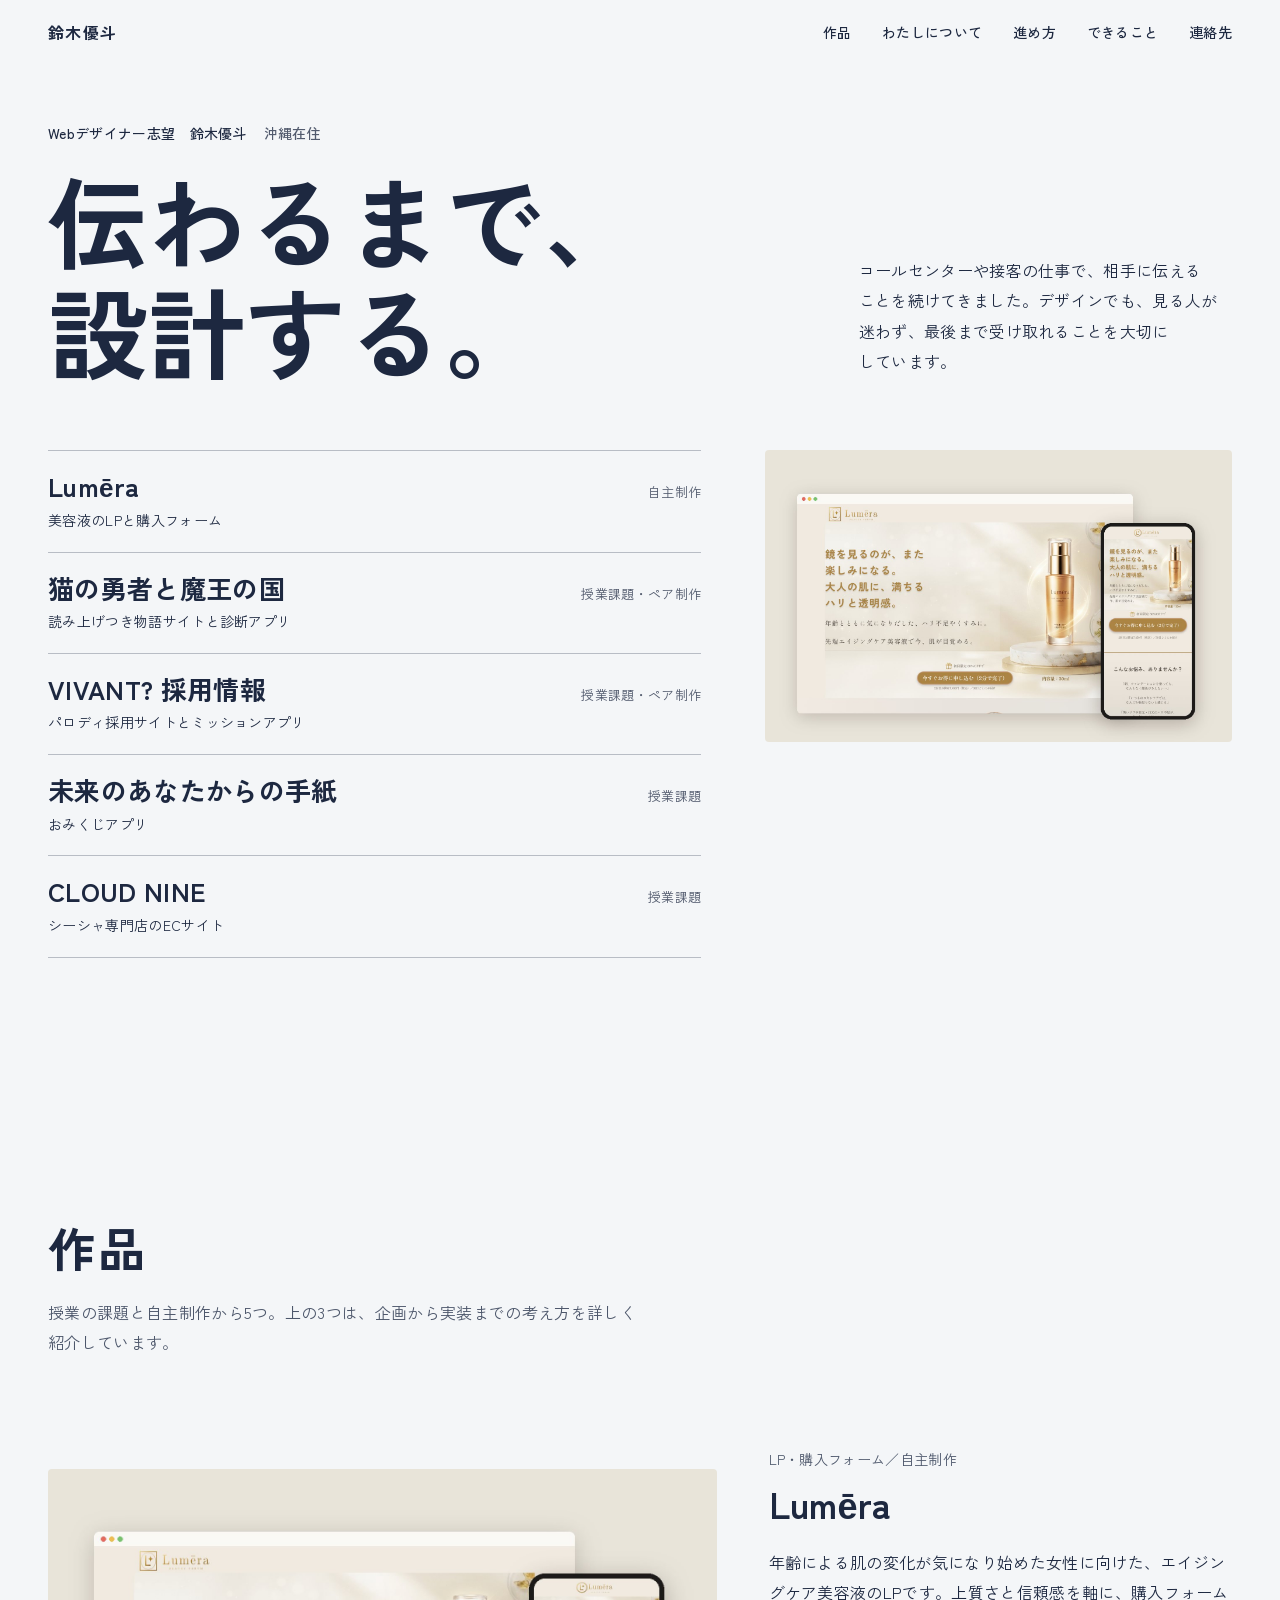
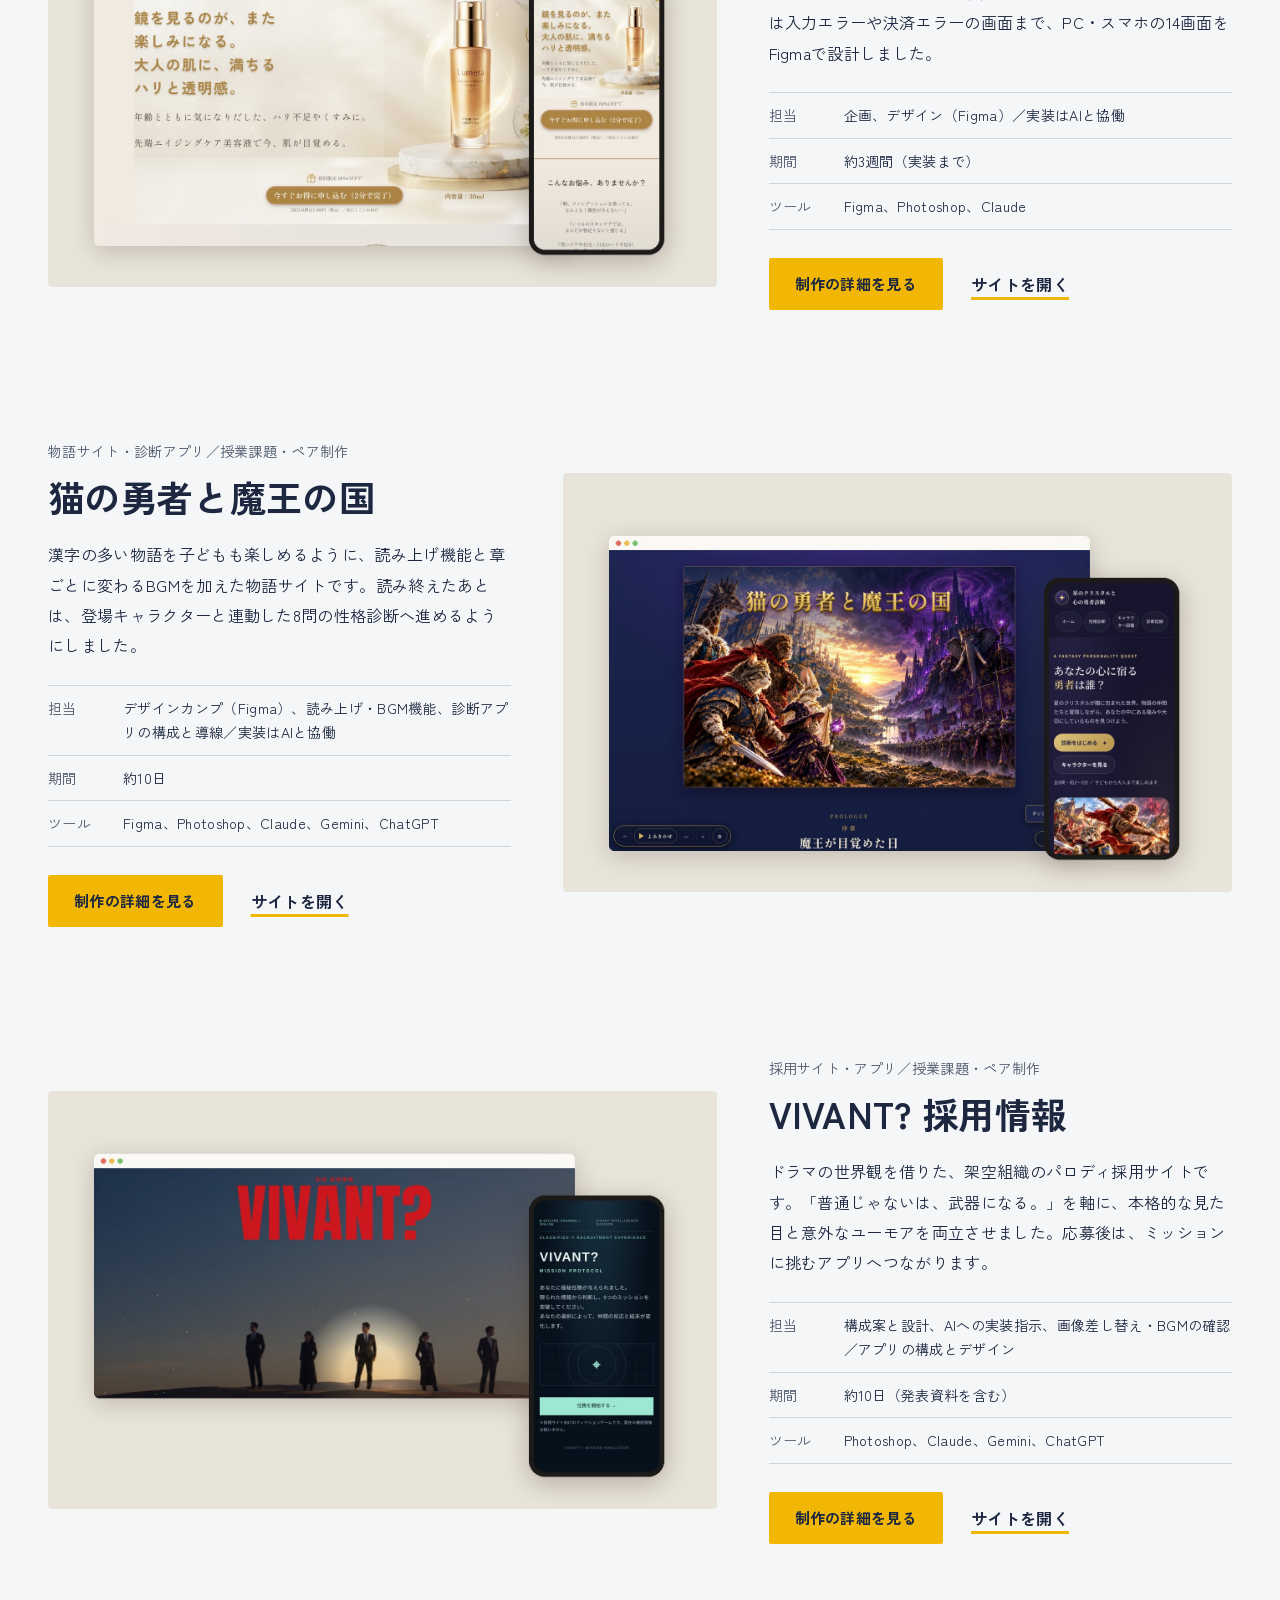
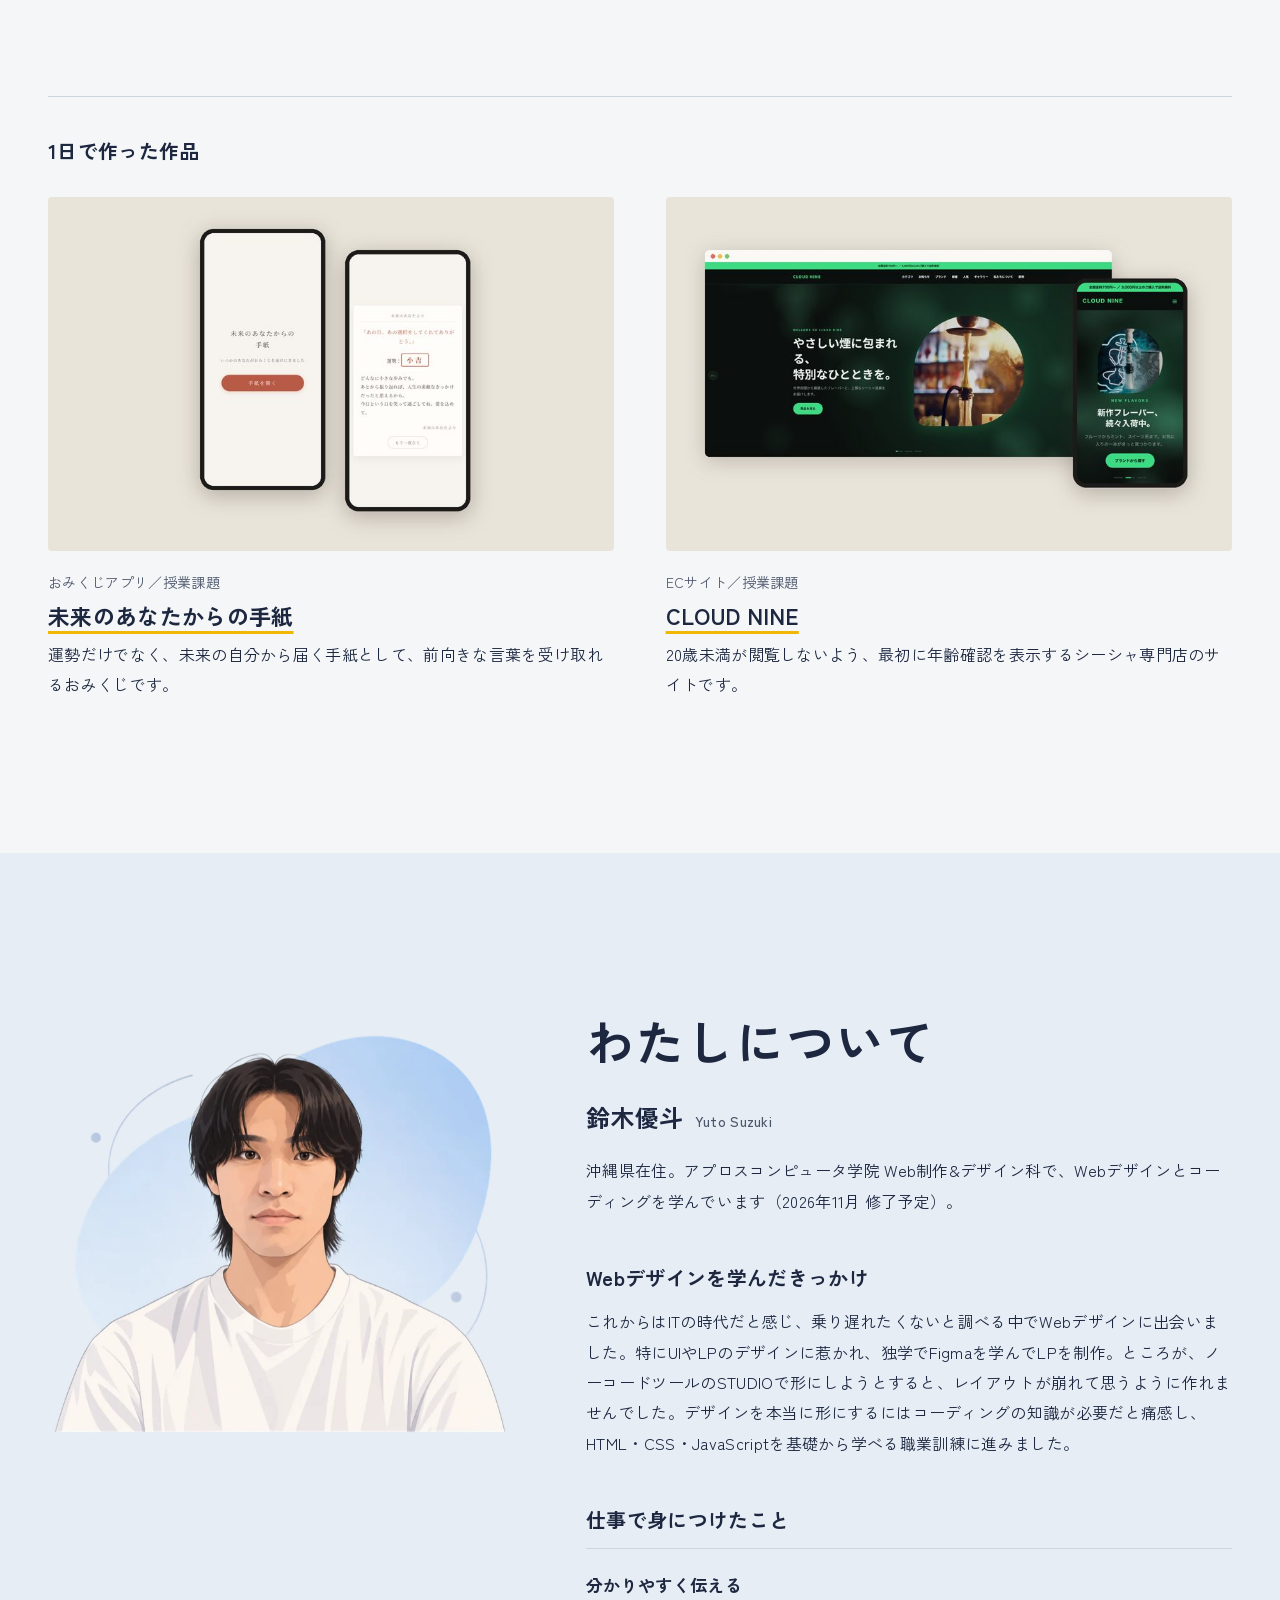
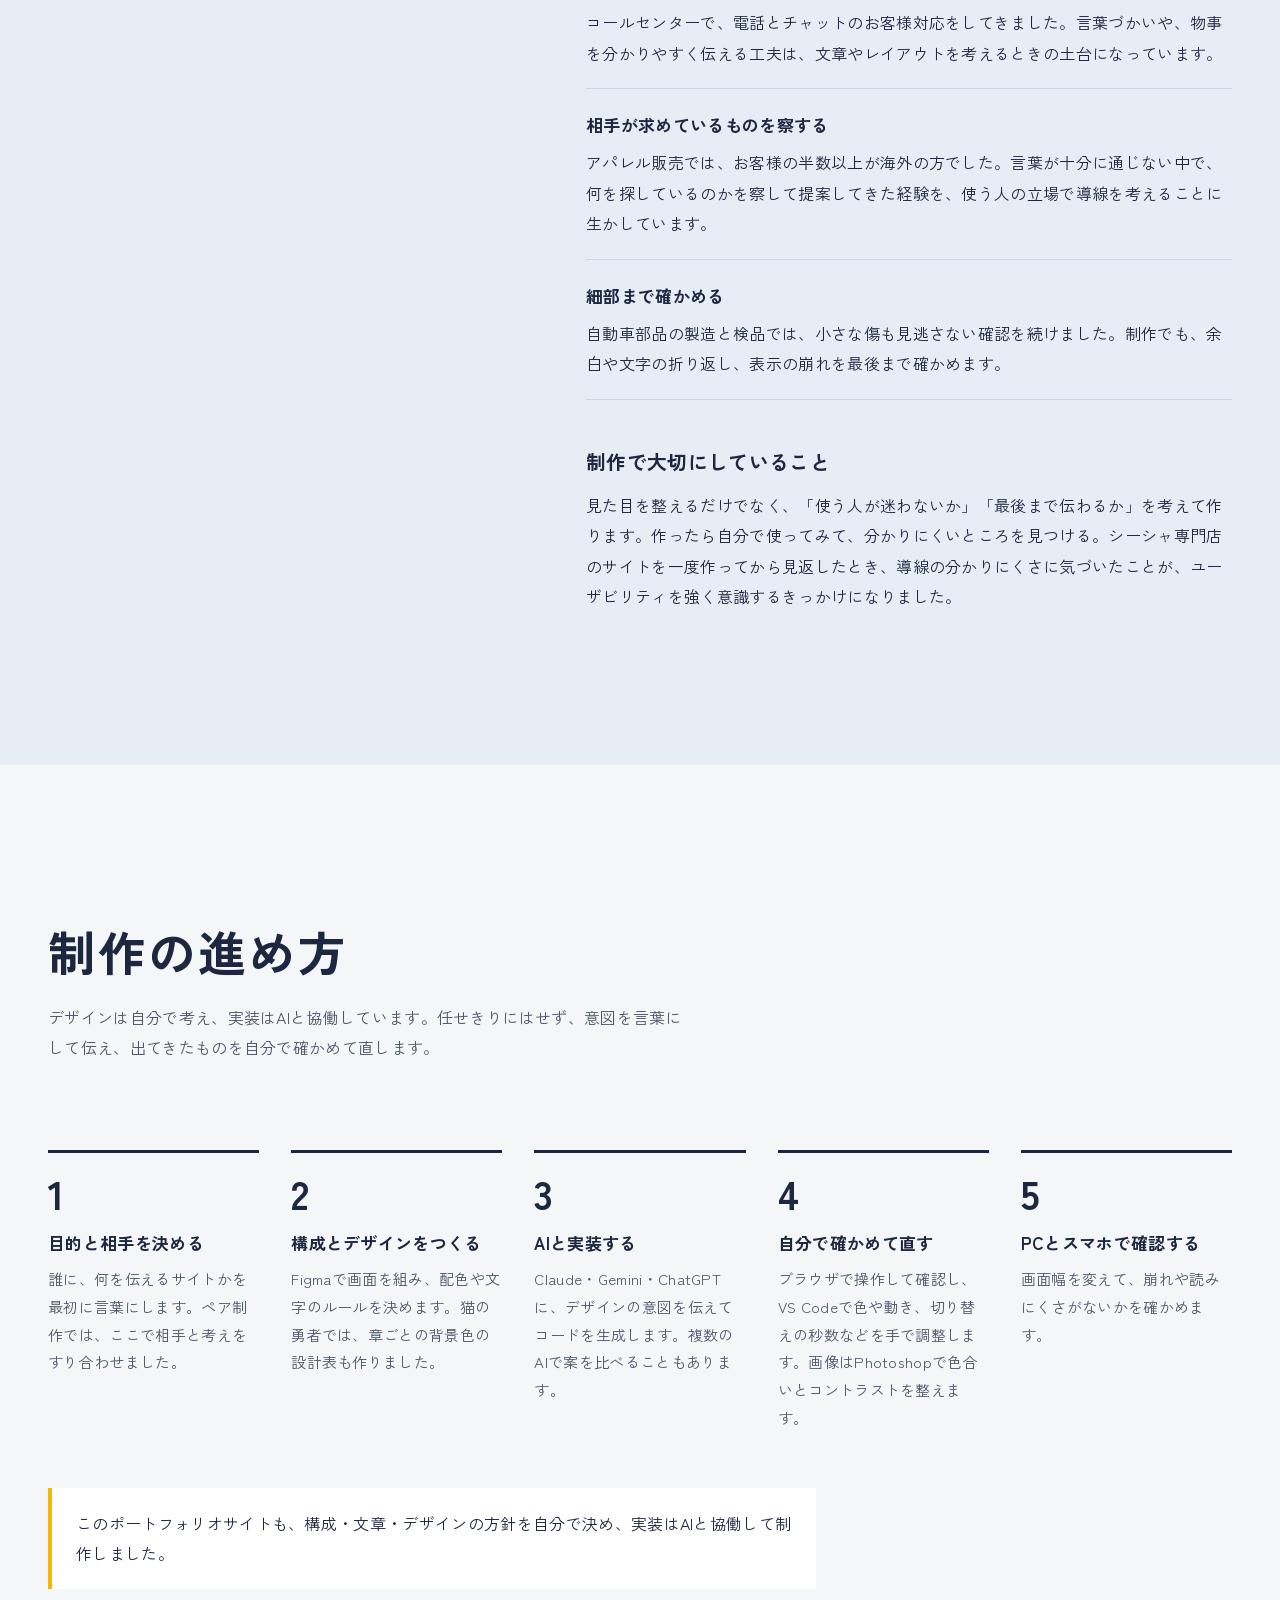
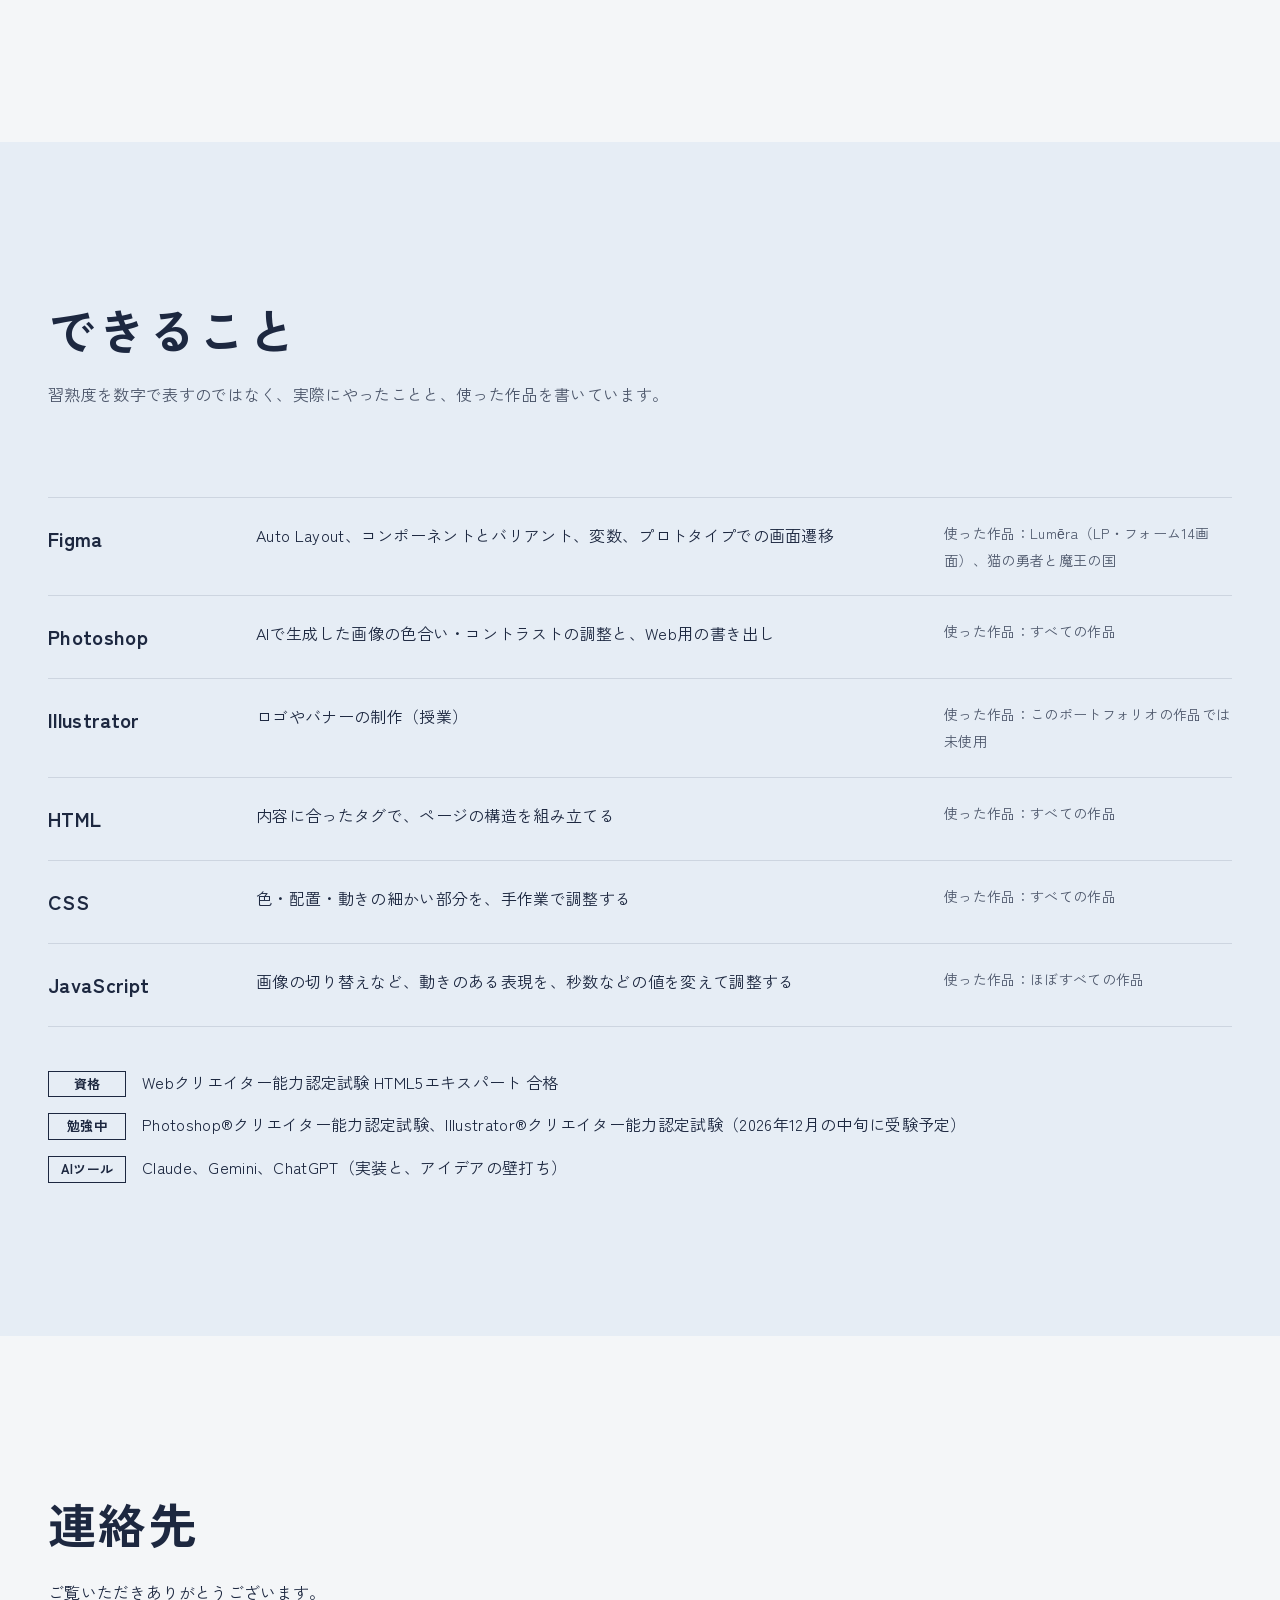
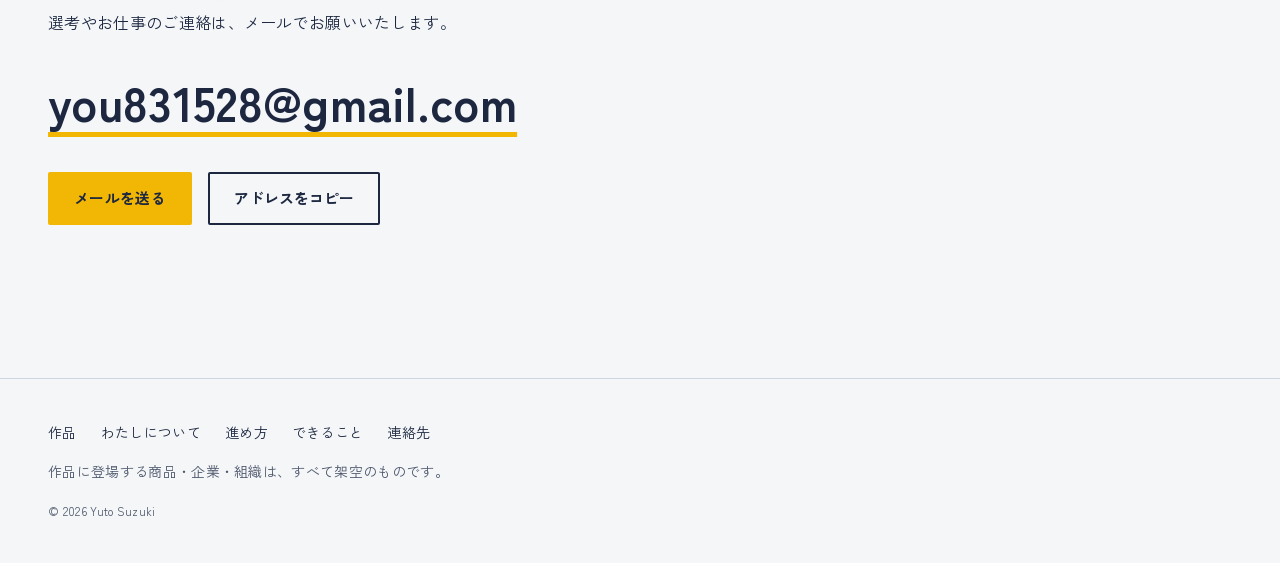
==== commit 0adc076d: "Add files via upload" ====
--- a/index.html
+++ b/index.html
@@ -292,7 +292,7 @@
       </dl>
       <div class="skills__extra">
         <p><span class="skills__label">資格</span>Webクリエイター能力認定試験 HTML5エキスパート 合格</p>
-        <p><span class="skills__label">勉強中</span>Photoshop®クリエイター能力認定試験、Illustrator®クリエイター能力認定試験（2026年12月に受験予定）</p>
+        <p><span class="skills__label">勉強中</span>Photoshop®クリエイター能力認定試験、Illustrator®クリエイター能力認定試験（2026年12月の中旬に受験予定）</p>
         <p><span class="skills__label">AIツール</span>Claude、Gemini、ChatGPT（実装と、アイデアの壁打ち）</p>
       </div>
     </div>
